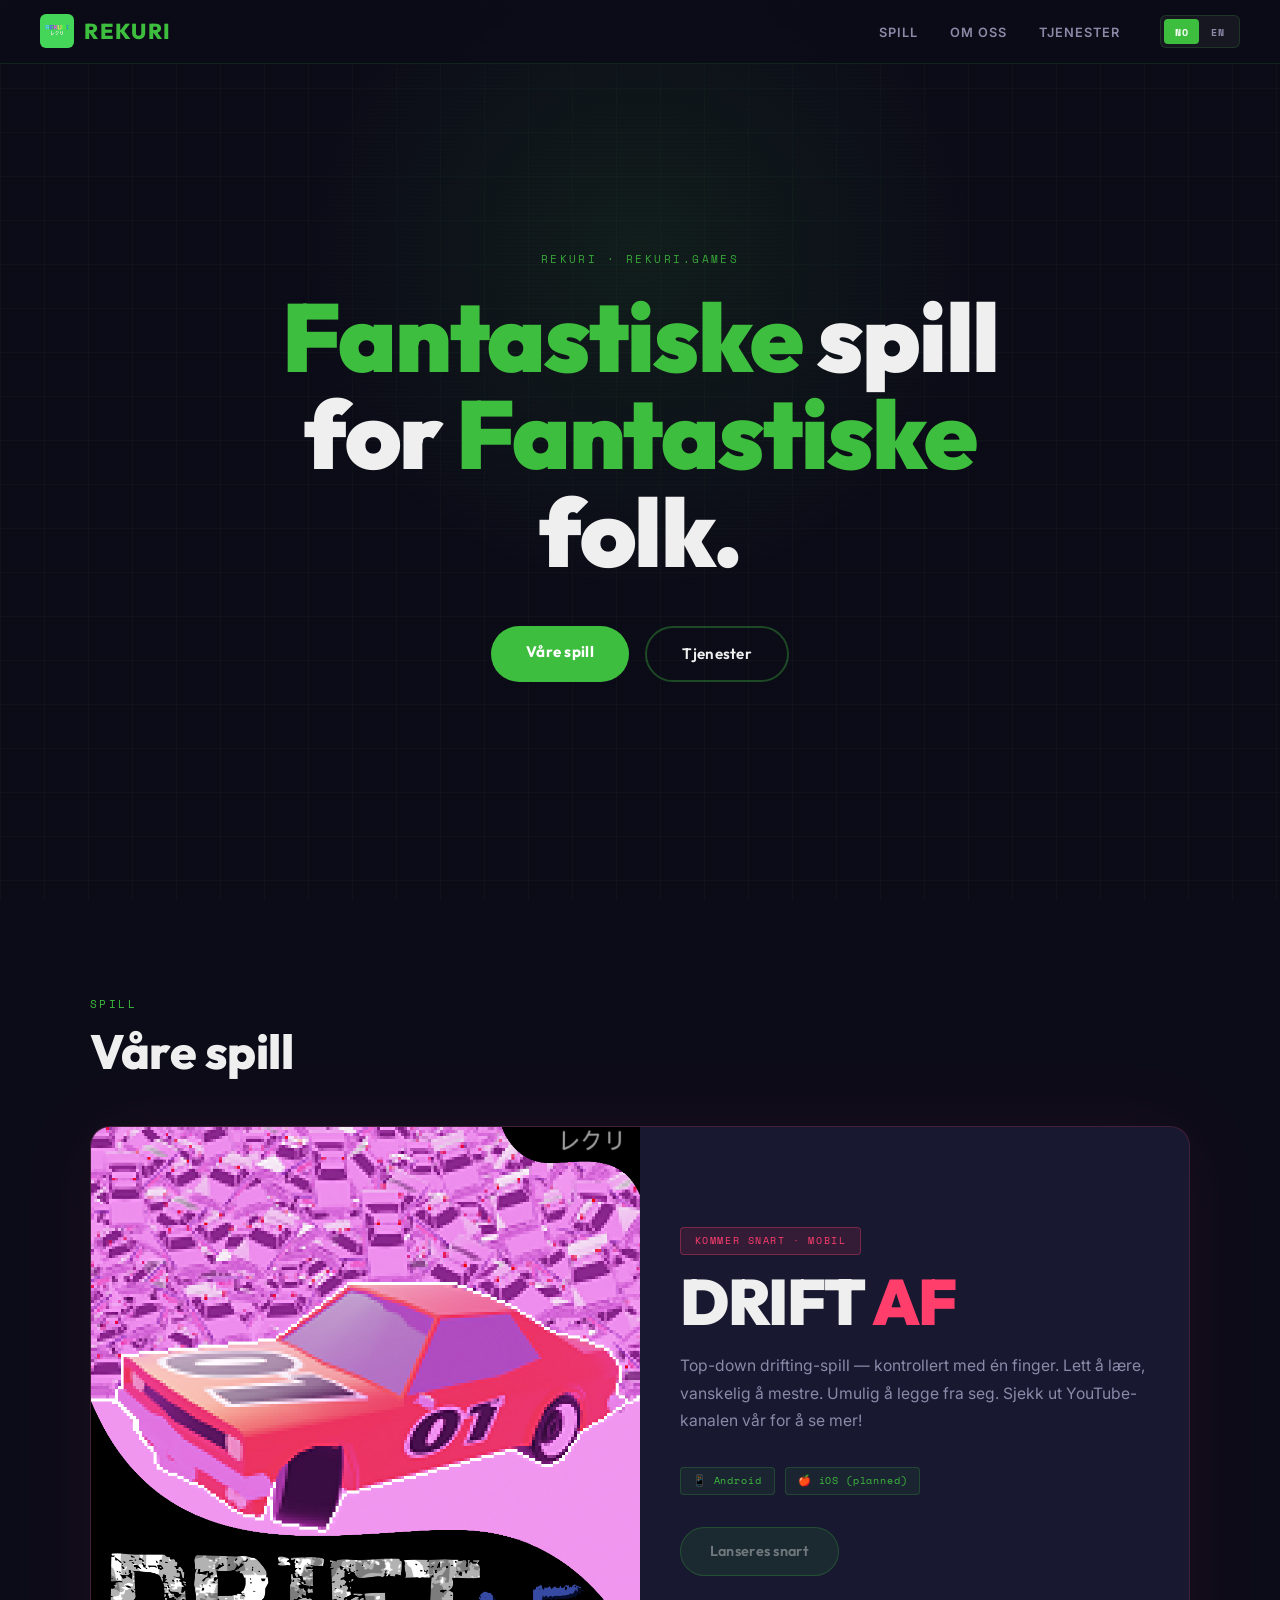
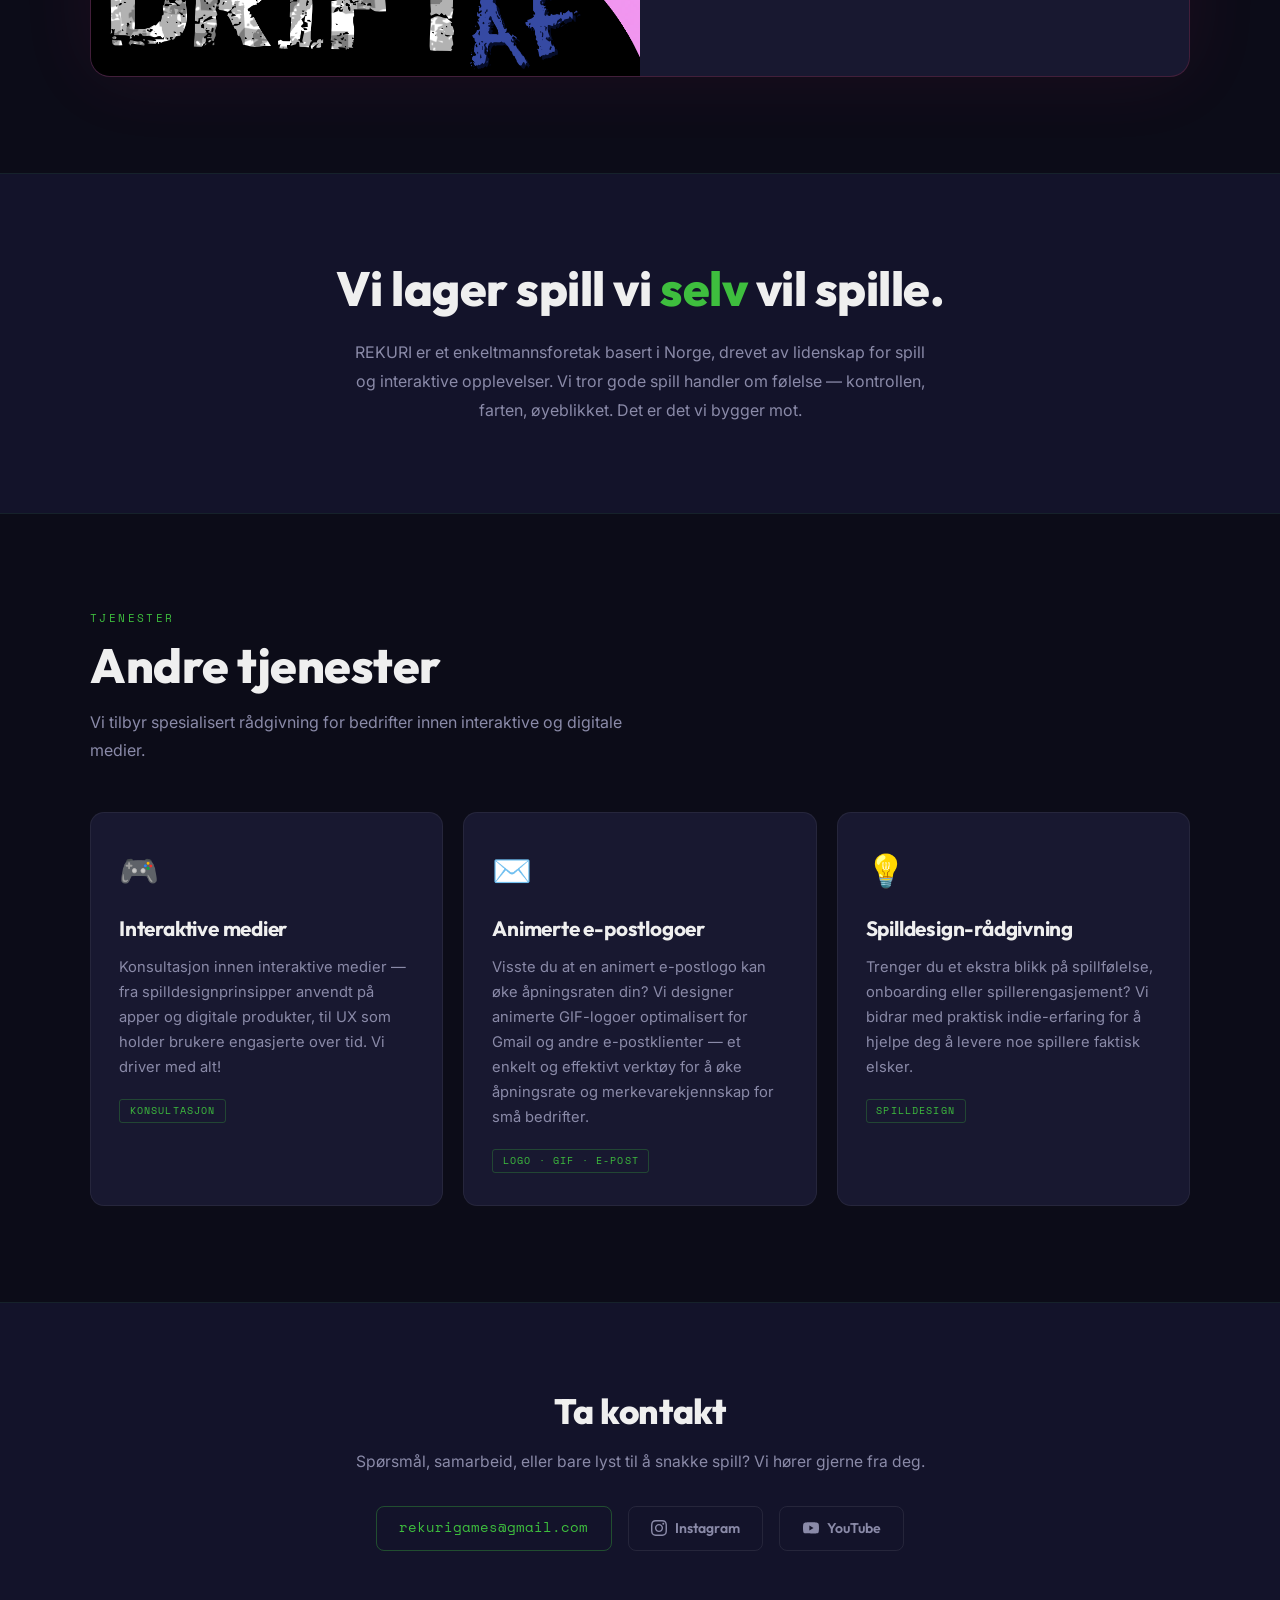
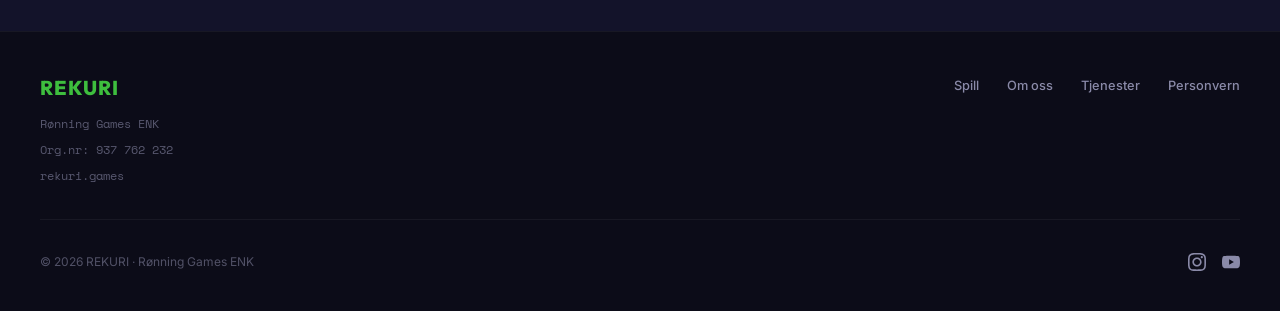
==== index.html @ 4d16b43e "init" ====
<!DOCTYPE html>
<html lang="no">
<head>
  <meta charset="UTF-8" />
  <meta name="viewport" content="width=device-width, initial-scale=1.0" />
  <title>REKURI – Making awesome games for awesome people</title>
  <link rel="preconnect" href="https://fonts.googleapis.com" />
  <link rel="preconnect" href="https://fonts.gstatic.com" crossorigin />
  <link href="https://fonts.googleapis.com/css2?family=Outfit:wght@400;500;600;700;800;900&family=Inter:wght@400;500;600&family=Space+Mono:wght@400;700&display=swap" rel="stylesheet" />
  <link rel="stylesheet" href="css/styles.css">
  <script src="js/main.js" defer></script>
</head>
<body>

<!-- ── NAV ──────────────────────────────────────────────── -->
<nav>
  <div class="nav-logo">
    <img src="assets/rekuri_logo.png">
    <span class="nav-brand">REKURI</span>
  </div>
  <div class="nav-right">
    <ul class="nav-links">
      <li><a href="#games"    data-no="Spill"     data-en="Games">Spill</a></li>
      <li><a href="#about"    data-no="Om oss"    data-en="About">Om oss</a></li>
      <li><a href="#services" data-no="Tjenester" data-en="Services">Tjenester</a></li>
    </ul>
    <div class="lang-toggle" role="group" aria-label="Language">
      <button class="lang-btn active" data-lang="no" onclick="setLang('no')">NO</button>
      <button class="lang-btn"        data-lang="en" onclick="setLang('en')">EN</button>
    </div>
  </div>
</nav>

<!-- ── HERO ─────────────────────────────────────────────── -->
<section class="hero scanlines" id="home">
  <div class="hero-bg-grid"></div>
  <div class="hero-glow"></div>
  <div class="hero-content">
    <span class="hero-eyebrow">REKURI · rekuri.games</span>
    <h1 class="hero-title"
        data-no="<span class='accent'>Fantastiske</span> spill for <span class='accent'>Fantastiske</span> folk."
        data-en="Making <span class='accent'>awesome</span> games for <span class='accent'>awesome</span> people.">
      <span class='accent'>Fantastiske</span> spill for <span class='accent'>Fantastiske</span> folk.
    </h1>
    <p class="hero-sub"
       data-no="Vi er et uavhengig norsk spillstudio. Vi lager spill med fokus på kvalitet og autentisitet."
       data-en="An independent Norwegian game studio. We make games with quality and authenticity.">
    </p>
    <div class="hero-ctas">
      <a href="#games"    class="btn-primary"   data-no="Våre spill"  data-en="Our games">Våre spill</a>
      <a href="#services" class="btn-secondary"  data-no="Tjenester"   data-en="Services">Tjenester</a>
    </div>
  </div>
</section>

<!-- ── GAMES ─────────────────────────────────────────────── -->
<section id="games">
  <div class="container">
    <div class="games-header reveal">
      <span class="section-label" data-no="Spill" data-en="Games">Spill</span>
      <h2 class="section-title"  data-no="Våre spill" data-en="Our games">Våre spill</h2>
    </div>

    <div class="game-card reveal">
      <div class="game-card-visual">
        <img src="assets/drift_af_logo.png">
      </div>
      <div class="game-card-info">
        <span class="game-badge"
              data-no="Kommer snart · Mobil"
              data-en="Coming Soon · Mobile">Kommer snart · Mobil</span>
        <h2 class="game-title">
          <span class="drift">DRIFT</span><span class="af"> AF</span>
        </h2>
        <p class="game-desc"
           data-no="Top-down drifting-spill — kontrollert med én finger. Lett å lære, vanskelig å mestre. Umulig å legge fra seg. <a href='https://www.youtube.com/@REKURIGAMES' target='_blank' rel='noopener'>Sjekk ut YouTube-kanalen vår for å se mer!</a>"
           data-en="A top-down arcade drifter built for one-finger control. Easy to learn, hard to master. Hard to put down. <a href='https://www.youtube.com/@REKURIGAMES' target='_blank' rel='noopener'>Check out our YouTube channel to see more!</a>">
           Top-down drifting-spill — kontrollert med én finger. Lett å lære, vanskelig å mestre. Umulig å legge fra seg. <a href="https://www.youtube.com/@REKURIGAMES" target="_blank" rel="noopener">Sjekk ut YouTube-kanalen vår for å se mer!</a>
        </p>
        <div class="game-platforms">
          <span class="platform-chip">📱 Android</span>
          <span class="platform-chip">🍎 iOS (planned)</span>
        </div>
        <span class="btn-soon"
              data-no="Lanseres snart"
              data-en="Launching soon">Lanseres snart</span>
      </div>
    </div>
  </div>
</section>

<!-- ── ABOUT ──────────────────────────────────────────────── -->
<div class="about-strip reveal" id="about">
  <div class="container">
    <p class="about-tagline"
       data-no="Vi lager spill vi <span class='accent'>selv</span> vil spille."
       data-en="We make games <span class='accent'>we</span> want to play.">
      Vi lager spill vi <span class="accent">selv</span> vil spille.
    </p>
    <p class="about-body"
       data-no="REKURI er et enkeltmannsforetak basert i Norge, drevet av lidenskap for spill og interaktive opplevelser. Vi tror gode spill handler om følelse — kontrollen, farten, øyeblikket. Det er det vi bygger mot."
       data-en="REKURI is a sole proprietorship based in Norway, driven by a passion for games and interactive experiences. We believe great games are about feel — the control, the speed, the moment. That's what we build for.">
      REKURI er et enkeltmannsforetak basert i Norge, drevet av lidenskap for spill og interaktive opplevelser. Vi tror gode spill handler om følelse — kontrollen, farten, øyeblikket. Det er det vi bygger mot.
    </p>
  </div>
</div>

<!-- ── SERVICES ──────────────────────────────────────────── -->
<section id="services">
  <div class="container">
    <div class="reveal">
      <span class="section-label" data-no="Tjenester" data-en="Services">Tjenester</span>
      <h2 class="section-title"  data-no="Andre tjenester" data-en="Other services">Andre tjenester</h2>
      <p class="section-lead"
         data-no="Vi tilbyr spesialisert rådgivning for bedrifter innen interaktive og digitale medier."
         data-en="We offer specialist consulting for businesses working in interactive and digital media.">
        Vi tilbyr spesialisert rådgivning for bedrifter innen interaktive og digitale medier.
      </p>
    </div>
    <div class="services-grid">

      <div class="service-card reveal">
        <span class="service-icon">🎮</span>
        <h3 class="service-name"
            data-no="Interaktive medier"
            data-en="Interactive media">Interaktive medier</h3>
        <p class="service-desc"
           data-no="Konsultasjon innen interaktive medier — fra spilldesignprinsipper anvendt på apper og digitale produkter, til UX som holder brukere engasjerte over tid. Vi driver med alt!"
           data-en="Consulting within interactive media — from game design principles applied to apps and digital products, to UX that keeps users genuinely engaged over time. We do it all!">
          Konsultasjon innen interaktive medier — fra spilldesignprinsipper anvendt på apper og digitale produkter, til UX som holder brukere engasjerte over tid. Vi driver med alt!
        </p>
        <span class="service-tag" data-no="Konsultasjon" data-en="Consulting">Konsultasjon</span>
      </div>

      <div class="service-card reveal">
        <span class="service-icon">✉️</span>
        <h3 class="service-name"
            data-no="Animerte e-postlogoer"
            data-en="Animated email logos">Animerte e-postlogoer</h3>
        <p class="service-desc"
           data-no="Visste du at en animert e-postlogo kan øke åpningsraten din? Vi designer animerte GIF-logoer optimalisert for Gmail og andre e-postklienter — et enkelt og effektivt verktøy for å øke åpningsrate og merkevarekjennskap for små bedrifter."
           data-en="Did you know that an animated email logo can increase your open rate? We design animated GIF logos optimised for Gmail and other mail clients — a straightforward way for small businesses to increase open rates and brand recognition.">
          Visste du at en animert e-postlogo kan øke åpningsraten din? Vi designer animerte GIF-logoer optimalisert for Gmail og andre e-postklienter — et enkelt og effektivt verktøy for å øke åpningsrate og merkevarekjennskap for små bedrifter.
        </p>
        <span class="service-tag">Logo · GIF · E-post</span>
      </div>

      <div class="service-card reveal">
        <span class="service-icon">💡</span>
        <h3 class="service-name"
            data-no="Spilldesign-rådgivning"
            data-en="Game design consulting">Spilldesign-rådgivning</h3>
        <p class="service-desc"
           data-no="Trenger du et ekstra blikk på spillfølelse, onboarding eller spillerengasjement? Vi bidrar med praktisk indie-erfaring for å hjelpe deg å levere noe spillere faktisk elsker."
           data-en="Need a second perspective on game feel, onboarding, or player engagement? We bring hands-on indie experience to help you ship something players actually love.">
          Trenger du et ekstra blikk på spillfølelse, onboarding eller spillerengasjement? Vi bidrar med praktisk indie-erfaring for å hjelpe deg å levere noe spillere faktisk elsker.
        </p>
        <span class="service-tag" data-no="Spilldesign" data-en="Game design">Spilldesign</span>
      </div>

    </div>
  </div>
</section>

<!-- ── CONTACT ────────────────────────────────────────────── -->
<div class="contact-strip reveal">
  <div class="container">
    <h2 data-no="Ta kontakt" data-en="Get in touch">Ta kontakt</h2>
    <p data-no="Spørsmål, samarbeid, eller bare lyst til å snakke spill? Vi hører gjerne fra deg."
       data-en="Questions, collaboration, or just want to talk games? We'd love to hear from you.">
      Spørsmål, samarbeid, eller bare lyst til å snakke spill? Vi hører gjerne fra deg.
    </p>
    <div class="contact-links">
      <a href="mailto:rekurigames@gmail.com" class="contact-email">rekurigames@gmail.com</a>
      <a href="https://www.instagram.com/rekurigames/" target="_blank" rel="noopener" class="social-link">
        <svg viewBox="0 0 24 24" xmlns="http://www.w3.org/2000/svg"><path d="M12 2.163c3.204 0 3.584.012 4.85.07 3.252.148 4.771 1.691 4.919 4.919.058 1.265.069 1.645.069 4.849 0 3.205-.012 3.584-.069 4.849-.149 3.225-1.664 4.771-4.919 4.919-1.266.058-1.644.07-4.85.07-3.204 0-3.584-.012-4.849-.07-3.26-.149-4.771-1.699-4.919-4.92-.058-1.265-.07-1.644-.07-4.849 0-3.204.013-3.583.07-4.849.149-3.227 1.664-4.771 4.919-4.919 1.266-.057 1.645-.069 4.849-.069zm0-2.163c-3.259 0-3.667.014-4.947.072-4.358.2-6.78 2.618-6.98 6.98-.059 1.281-.073 1.689-.073 4.948 0 3.259.014 3.668.072 4.948.2 4.358 2.618 6.78 6.98 6.98 1.281.058 1.689.072 4.948.072 3.259 0 3.668-.014 4.948-.072 4.354-.2 6.782-2.618 6.979-6.98.059-1.28.073-1.689.073-4.948 0-3.259-.014-3.667-.072-4.947-.196-4.354-2.617-6.78-6.979-6.98-1.281-.059-1.69-.073-4.949-.073zm0 5.838c-3.403 0-6.162 2.759-6.162 6.162s2.759 6.163 6.162 6.163 6.162-2.759 6.162-6.163c0-3.403-2.759-6.162-6.162-6.162zm0 10.162c-2.209 0-4-1.79-4-4 0-2.209 1.791-4 4-4s4 1.791 4 4c0 2.21-1.791 4-4 4zm6.406-11.845c-.796 0-1.441.645-1.441 1.44s.645 1.44 1.441 1.44c.795 0 1.439-.645 1.439-1.44s-.644-1.44-1.439-1.44z"/></svg>
        Instagram
      </a>
      <a href="https://www.youtube.com/@REKURIGAMES" target="_blank" rel="noopener" class="social-link">
        <svg viewBox="0 0 24 24" xmlns="http://www.w3.org/2000/svg"><path d="M23.498 6.186a3.016 3.016 0 0 0-2.122-2.136C19.505 3.545 12 3.545 12 3.545s-7.505 0-9.377.505A3.017 3.017 0 0 0 .502 6.186C0 8.07 0 12 0 12s0 3.93.502 5.814a3.016 3.016 0 0 0 2.122 2.136c1.871.505 9.376.505 9.376.505s7.505 0 9.377-.505a3.015 3.015 0 0 0 2.122-2.136C24 15.93 24 12 24 12s0-3.93-.502-5.814zM9.545 15.568V8.432L15.818 12l-6.273 3.568z"/></svg>
        YouTube
      </a>
    </div>
  </div>
</div>

<!-- ── FOOTER ─────────────────────────────────────────────── -->
<footer>
  <div class="footer-top">
    <div class="footer-brand-block">
      <span class="footer-brand">REKURI</span>
      <span class="footer-enk">Rønning Games ENK<br/>Org.nr: 937 762 232<br/>rekuri.games</span>
    </div>
    <ul class="footer-nav">
      <li><a href="#games"    data-no="Spill"          data-en="Games">Spill</a></li>
      <li><a href="#about"    data-no="Om oss"          data-en="About">Om oss</a></li>
      <li><a href="#services" data-no="Tjenester"       data-en="Services">Tjenester</a></li>
      <li><a href="privacy.html" data-no="Personvern"   data-en="Privacy policy">Personvern</a></li>
    </ul>
  </div>
  <div class="footer-bottom">
    <span class="footer-legal" id="copyright-text">© 2025 REKURI · Rønning Games ENK</span>
    <div class="footer-socials">
      <a href="https://www.instagram.com/rekurigames/" target="_blank" rel="noopener" class="footer-social-icon" aria-label="Instagram">
        <svg viewBox="0 0 24 24"><path d="M12 2.163c3.204 0 3.584.012 4.85.07 3.252.148 4.771 1.691 4.919 4.919.058 1.265.069 1.645.069 4.849 0 3.205-.012 3.584-.069 4.849-.149 3.225-1.664 4.771-4.919 4.919-1.266.058-1.644.07-4.85.07-3.204 0-3.584-.012-4.849-.07-3.26-.149-4.771-1.699-4.919-4.92-.058-1.265-.07-1.644-.07-4.849 0-3.204.013-3.583.07-4.849.149-3.227 1.664-4.771 4.919-4.919 1.266-.057 1.645-.069 4.849-.069zm0-2.163c-3.259 0-3.667.014-4.947.072-4.358.2-6.78 2.618-6.98 6.98-.059 1.281-.073 1.689-.073 4.948 0 3.259.014 3.668.072 4.948.2 4.358 2.618 6.78 6.98 6.98 1.281.058 1.689.072 4.948.072 3.259 0 3.668-.014 4.948-.072 4.354-.2 6.782-2.618 6.979-6.98.059-1.28.073-1.689.073-4.948 0-3.259-.014-3.667-.072-4.947-.196-4.354-2.617-6.78-6.979-6.98-1.281-.059-1.69-.073-4.949-.073zm0 5.838c-3.403 0-6.162 2.759-6.162 6.162s2.759 6.163 6.162 6.163 6.162-2.759 6.162-6.163c0-3.403-2.759-6.162-6.162-6.162zm0 10.162c-2.209 0-4-1.79-4-4 0-2.209 1.791-4 4-4s4 1.791 4 4c0 2.21-1.791 4-4 4zm6.406-11.845c-.796 0-1.441.645-1.441 1.44s.645 1.44 1.441 1.44c.795 0 1.439-.645 1.439-1.44s-.644-1.44-1.439-1.44z"/></svg>
      </a>
      <a href="https://www.youtube.com/@REKURIGAMES" target="_blank" rel="noopener" class="footer-social-icon" aria-label="YouTube">
        <svg viewBox="0 0 24 24"><path d="M23.498 6.186a3.016 3.016 0 0 0-2.122-2.136C19.505 3.545 12 3.545 12 3.545s-7.505 0-9.377.505A3.017 3.017 0 0 0 .502 6.186C0 8.07 0 12 0 12s0 3.93.502 5.814a3.016 3.016 0 0 0 2.122 2.136c1.871.505 9.376.505 9.376.505s7.505 0 9.377-.505a3.015 3.015 0 0 0 2.122-2.136C24 15.93 24 12 24 12s0-3.93-.502-5.814zM9.545 15.568V8.432L15.818 12l-6.273 3.568z"/></svg>
      </a>
    </div>
  </div>
</footer>

</body>
</html>
---- css/styles.css ----
/* ── RESET & BASE ─────────────────────────────────── */
*, *::before, *::after { box-sizing: border-box; margin: 0; padding: 0; }
:root {
  --green:      #3EBE3E;
  --green-dark: #2a9e2a;
  --night:      #0c0c18;
  --navy:       #13132a;
  --card:       #181830;
  --pink:       #FF3E6C;
  --off-white:  #efefef;
  --muted:      #8a8aa8;
  --font-display: 'Outfit', sans-serif;
  --font-body:    'Inter', sans-serif;
  --font-mono:    'Space Mono', monospace;
}
html { scroll-behavior: smooth; }
body {
  background: var(--night);
  color: var(--off-white);
  font-family: var(--font-body);
  font-size: 1rem;
  line-height: 1.6;
  overflow-x: hidden;
}
a { color: inherit; text-decoration: none; }

    /* ── SCANLINES ────────────────────────────────────── */
    .scanlines::after {
      content: '';
      position: absolute;
      inset: 0;
      background: repeating-linear-gradient(
        to bottom,
        transparent 0px, transparent 3px,
        rgba(0,0,0,0.07) 3px, rgba(0,0,0,0.07) 4px
      );
      pointer-events: none;
      z-index: 1;
    }

    /* ── NAV ──────────────────────────────────────────── */
    nav {
      position: fixed;
      top: 0; left: 0; right: 0;
      z-index: 100;
      display: flex;
      align-items: center;
      justify-content: space-between;
      padding: 0 2.5rem;
      height: 64px;
      background: rgba(12,12,24,0.94);
      backdrop-filter: blur(14px);
      border-bottom: 1px solid rgba(62,190,62,0.13);
    }
    .nav-logo {
      display: flex;
      align-items: center;
      gap: 0.65rem;
    }
    .nav-logo img {
      height: 34px;
      width: 34px;
      object-fit: contain;
      border-radius: 6px;
    }
    .nav-brand {
      font-family: var(--font-display);
      font-size: 1.35rem;
      font-weight: 800;
      color: var(--green);
      letter-spacing: 0.06em;
    }
    .nav-right {
      display: flex;
      align-items: center;
      gap: 2.5rem;
    }
    .nav-links {
      display: flex;
      gap: 2rem;
      list-style: none;
    }
    .nav-links a {
      font-size: 0.8rem;
      font-weight: 600;
      color: var(--muted);
      transition: color 0.2s;
      letter-spacing: 0.08em;
      text-transform: uppercase;
    }
    .nav-links a:hover { color: var(--off-white); }

    /* ── LANGUAGE TOGGLE ──────────────────────────────── */
    .lang-toggle {
      display: flex;
      align-items: center;
      background: rgba(255,255,255,0.05);
      border: 1px solid rgba(62,190,62,0.18);
      border-radius: 6px;
      padding: 0.2rem;
      gap: 0.1rem;
      flex-shrink: 0;
    }
    .lang-btn {
      font-family: var(--font-mono);
      font-size: 0.65rem;
      font-weight: 700;
      letter-spacing: 0.1em;
      padding: 0.3rem 0.65rem;
      border-radius: 4px;
      border: none;
      cursor: pointer;
      background: transparent;
      color: var(--muted);
      transition: background 0.15s, color 0.15s;
    }
    .lang-btn.active { background: var(--green); color: #fff; }
    .lang-btn:hover:not(.active) { color: var(--off-white); }

    /* ── HERO ─────────────────────────────────────────── */
    .hero {
      position: relative;
      min-height: 100vh;
      display: flex;
      flex-direction: column;
      align-items: center;
      justify-content: center;
      text-align: center;
      padding: 7rem 2rem 5rem;
      overflow: hidden;
      background: var(--night);
    }
    .hero-bg-grid {
      position: absolute;
      inset: 0;
      background-image:
        linear-gradient(rgba(62,190,62,0.035) 1px, transparent 1px),
        linear-gradient(90deg, rgba(62,190,62,0.035) 1px, transparent 1px);
      background-size: 44px 44px;
      z-index: 0;
    }
    .hero-glow {
      position: absolute;
      top: 28%;
      left: 50%;
      transform: translate(-50%, -50%);
      width: 700px;
      height: 700px;
      background: radial-gradient(ellipse at center, rgba(62,190,62,0.1) 0%, transparent 68%);
      pointer-events: none;
      z-index: 0;
    }
    .hero-content {
      position: relative;
      z-index: 2;
      max-width: 820px;
    }
    .hero-eyebrow {
      font-family: var(--font-mono);
      font-size: 0.7rem;
      color: var(--green);
      letter-spacing: 0.22em;
      text-transform: uppercase;
      margin-bottom: 1.2rem;
      opacity: 0.85;
      display: block;
    }
    .hero-title {
      font-family: var(--font-display);
      font-weight: 900;
      font-size: clamp(3rem, 8vw, 6rem);
      line-height: 1.02;
      color: var(--off-white);
      margin-bottom: 1.4rem;
      letter-spacing: -0.02em;
    }
    .hero-title .accent { color: var(--green); }
    .hero-sub {
      font-size: 1.1rem;
      font-weight: 400;
      color: var(--muted);
      max-width: 480px;
      margin: 0 auto 2.8rem;
      line-height: 1.75;
    }
    .hero-ctas {
      display: flex;
      gap: 1rem;
      justify-content: center;
      flex-wrap: wrap;
    }
    .btn-primary {
      background: var(--green);
      color: #fff;
      font-family: var(--font-display);
      font-weight: 700;
      font-size: 0.95rem;
      letter-spacing: 0.02em;
      padding: 0.85rem 2.2rem;
      border-radius: 50px;
      transition: background 0.2s, transform 0.15s;
      display: inline-block;
    }
    .btn-primary:hover { background: var(--green-dark); transform: translateY(-2px); }
    .btn-secondary {
      border: 2px solid rgba(62,190,62,0.35);
      color: var(--off-white);
      font-family: var(--font-display);
      font-weight: 600;
      font-size: 0.95rem;
      letter-spacing: 0.02em;
      padding: 0.85rem 2.2rem;
      border-radius: 50px;
      transition: border-color 0.2s, color 0.2s, transform 0.15s;
      display: inline-block;
    }
    .btn-secondary:hover { border-color: var(--green); color: var(--green); transform: translateY(-2px); }

    /* ── SECTION BASE ─────────────────────────────────── */
    section { padding: 6rem 2rem; }
    .container { max-width: 1100px; margin: 0 auto; }
    .section-label {
      font-family: var(--font-mono);
      font-size: 0.68rem;
      color: var(--green);
      letter-spacing: 0.22em;
      text-transform: uppercase;
      margin-bottom: 0.8rem;
      display: block;
    }
    .section-title {
      font-family: var(--font-display);
      font-weight: 800;
      font-size: clamp(2rem, 5vw, 3rem);
      color: var(--off-white);
      margin-bottom: 1rem;
      line-height: 1.08;
      letter-spacing: -0.01em;
    }
    .section-lead {
      font-size: 1rem;
      color: var(--muted);
      max-width: 540px;
      line-height: 1.75;
    }

    /* ── GAMES SECTION ────────────────────────────────── */
    #games { background: var(--night); }
    .games-header { margin-bottom: 3rem; }
    .game-card {
      display: grid;
      grid-template-columns: 1fr 1fr;
      background: var(--card);
      border-radius: 20px;
      overflow: hidden;
      border: 1px solid rgba(255,62,108,0.18);
      box-shadow: 0 0 80px rgba(255,62,108,0.07);
    }
    .game-card-visual {
      background: #14080e;
      display: flex;
      align-items: center;
      justify-content: center;
      min-height: 440px;
      overflow: hidden;
    }
    .game-card-visual img {
      width: 100%;
      height: 100%;
      object-fit: cover;
      display: block;
    }
    .game-card-info {
      padding: 3rem 2.5rem;
      display: flex;
      flex-direction: column;
      justify-content: center;
    }
    .game-badge {
      display: inline-block;
      background: rgba(255,62,108,0.12);
      border: 1px solid rgba(255,62,108,0.35);
      color: var(--pink);
      font-family: var(--font-mono);
      font-size: 0.62rem;
      letter-spacing: 0.16em;
      padding: 0.3rem 0.85rem;
      border-radius: 4px;
      margin-bottom: 1.1rem;
      width: fit-content;
      text-transform: uppercase;
    }
    .game-title {
      font-family: var(--font-display);
      font-weight: 900;
      font-size: clamp(2.8rem, 5vw, 4.2rem);
      line-height: 0.95;
      margin-bottom: 1.2rem;
      letter-spacing: -0.02em;
    }
    .game-title .drift { color: var(--off-white); }
    .game-title .af    { color: var(--pink); }
    .game-desc {
      color: var(--muted);
      font-size: 0.98rem;
      line-height: 1.75;
      margin-bottom: 2rem;
    }
    .game-platforms {
      display: flex;
      gap: 0.65rem;
      margin-bottom: 2rem;
      flex-wrap: wrap;
    }
    .platform-chip {
      font-family: var(--font-mono);
      font-size: 0.65rem;
      padding: 0.3rem 0.75rem;
      border-radius: 4px;
      background: rgba(62,190,62,0.08);
      border: 1px solid rgba(62,190,62,0.22);
      color: var(--green);
      letter-spacing: 0.08em;
    }
    .btn-soon {
      display: inline-block;
      width: fit-content;
      background: rgba(62,190,62,0.1);
      border: 1px solid rgba(62,190,62,0.25);
      color: rgba(239,239,239,0.4);
      font-family: var(--font-display);
      font-weight: 600;
      font-size: 0.9rem;
      padding: 0.75rem 1.8rem;
      border-radius: 50px;
      cursor: default;
      letter-spacing: 0.02em;
    }

    /* ── ABOUT STRIP ──────────────────────────────────── */
    .about-strip {
      background: var(--navy);
      border-top: 1px solid rgba(62,190,62,0.09);
      border-bottom: 1px solid rgba(62,190,62,0.09);
      padding: 5.5rem 2rem;
      text-align: center;
    }
    .about-tagline {
      font-family: var(--font-display);
      font-weight: 800;
      font-size: clamp(1.9rem, 4.5vw, 3rem);
      color: var(--off-white);
      margin-bottom: 1.4rem;
      line-height: 1.12;
      letter-spacing: -0.01em;
    }
    .about-tagline .accent { color: var(--green); }
    .about-body {
      color: var(--muted);
      font-size: 1rem;
      max-width: 580px;
      margin: 0 auto;
      line-height: 1.8;
    }

    /* ── SERVICES ─────────────────────────────────────── */
    #services { background: var(--night); }
    .services-grid {
      display: grid;
      grid-template-columns: repeat(auto-fit, minmax(280px, 1fr));
      gap: 1.25rem;
      margin-top: 3rem;
    }
    .service-card {
      background: var(--card);
      border: 1px solid rgba(255,255,255,0.06);
      border-radius: 14px;
      padding: 2rem 1.75rem;
      transition: border-color 0.2s, transform 0.2s;
    }
    .service-card:hover { border-color: rgba(62,190,62,0.35); transform: translateY(-4px); }
    .service-icon { font-size: 2rem; margin-bottom: 1rem; display: block; }
    .service-name {
      font-family: var(--font-display);
      font-weight: 700;
      font-size: 1.3rem;
      color: var(--off-white);
      margin-bottom: 0.6rem;
      letter-spacing: -0.01em;
    }
    .service-desc {
      color: var(--muted);
      font-size: 0.92rem;
      line-height: 1.7;
    }
    .service-tag {
      display: inline-block;
      margin-top: 1.2rem;
      font-family: var(--font-mono);
      font-size: 0.6rem;
      color: var(--green);
      letter-spacing: 0.12em;
      text-transform: uppercase;
      border: 1px solid rgba(62,190,62,0.28);
      padding: 0.2rem 0.6rem;
      border-radius: 3px;
    }

    /* ── CONTACT STRIP ────────────────────────────────── */
    .contact-strip {
      background: var(--navy);
      border-top: 1px solid rgba(62,190,62,0.09);
      padding: 5rem 2rem;
      text-align: center;
    }
    .contact-strip h2 {
      font-family: var(--font-display);
      font-weight: 800;
      font-size: 2.2rem;
      margin-bottom: 0.6rem;
      letter-spacing: -0.01em;
    }
    .contact-strip p { color: var(--muted); margin-bottom: 2rem; font-size: 0.98rem; }
    .contact-links {
      display: flex;
      align-items: center;
      justify-content: center;
      gap: 1rem;
      flex-wrap: wrap;
    }
    .contact-email {
      display: inline-block;
      font-family: var(--font-mono);
      font-size: 0.85rem;
      color: var(--green);
      border: 1.5px solid rgba(62,190,62,0.35);
      padding: 0.65rem 1.4rem;
      border-radius: 8px;
      transition: background 0.2s, border-color 0.2s;
    }
    .contact-email:hover { background: rgba(62,190,62,0.08); border-color: var(--green); }
    .social-link {
      display: inline-flex;
      align-items: center;
      gap: 0.5rem;
      font-family: var(--font-display);
      font-weight: 600;
      font-size: 0.88rem;
      color: var(--muted);
      border: 1.5px solid rgba(255,255,255,0.08);
      padding: 0.65rem 1.4rem;
      border-radius: 8px;
      transition: color 0.2s, border-color 0.2s, background 0.2s;
    }
    .social-link:hover { color: var(--off-white); border-color: rgba(255,255,255,0.2); background: rgba(255,255,255,0.04); }
    .social-link svg { width: 16px; height: 16px; fill: currentColor; flex-shrink: 0; }

    /* ── FOOTER ───────────────────────────────────────── */
    footer {
      background: var(--night);
      border-top: 1px solid rgba(255,255,255,0.05);
      padding: 2.5rem 2.5rem;
    }
    .footer-top {
      display: flex;
      align-items: flex-start;
      justify-content: space-between;
      flex-wrap: wrap;
      gap: 2rem;
      margin-bottom: 2rem;
      padding-bottom: 2rem;
      border-bottom: 1px solid rgba(255,255,255,0.05);
    }
    .footer-brand {
      font-family: var(--font-display);
      font-size: 1.25rem;
      font-weight: 800;
      color: var(--green);
      letter-spacing: 0.06em;
      display: block;
      margin-bottom: 0.4rem;
    }
    .footer-enk {
      font-size: 0.75rem;
      color: rgba(138,138,168,0.6);
      line-height: 1.6;
      font-family: var(--font-mono);
    }
    .footer-nav { display: flex; gap: 1.75rem; list-style: none; flex-wrap: wrap; align-items: center; }
    .footer-nav a { font-size: 0.8rem; color: var(--muted); transition: color 0.2s; font-weight: 500; }
    .footer-nav a:hover { color: var(--green); }
    .footer-bottom {
      display: flex;
      align-items: center;
      justify-content: space-between;
      flex-wrap: wrap;
      gap: 1rem;
    }
    .footer-legal { font-size: 0.75rem; color: rgba(138,138,168,0.55); }
    .footer-socials { display: flex; gap: 1rem; }
    .footer-social-icon {
      color: var(--muted);
      transition: color 0.2s;
      display: flex;
      align-items: center;
    }
    .footer-social-icon:hover { color: var(--off-white); }
    .footer-social-icon svg { width: 18px; height: 18px; fill: currentColor; }

    /* ── SCROLL REVEAL ────────────────────────────────── */
    .reveal {
      opacity: 0;
      transform: translateY(20px);
      transition: opacity 0.55s ease, transform 0.55s ease;
    }
    .reveal.visible { opacity: 1; transform: none; }

    /* ── RESPONSIVE ───────────────────────────────────── */
    @media (max-width: 768px) {
      .game-card { grid-template-columns: 1fr; }
      .game-card-visual { min-height: 260px; }
      .nav-links { display: none; }
      .footer-top { flex-direction: column; }
      .footer-bottom { flex-direction: column; align-items: flex-start; gap: 0.75rem; }
    }
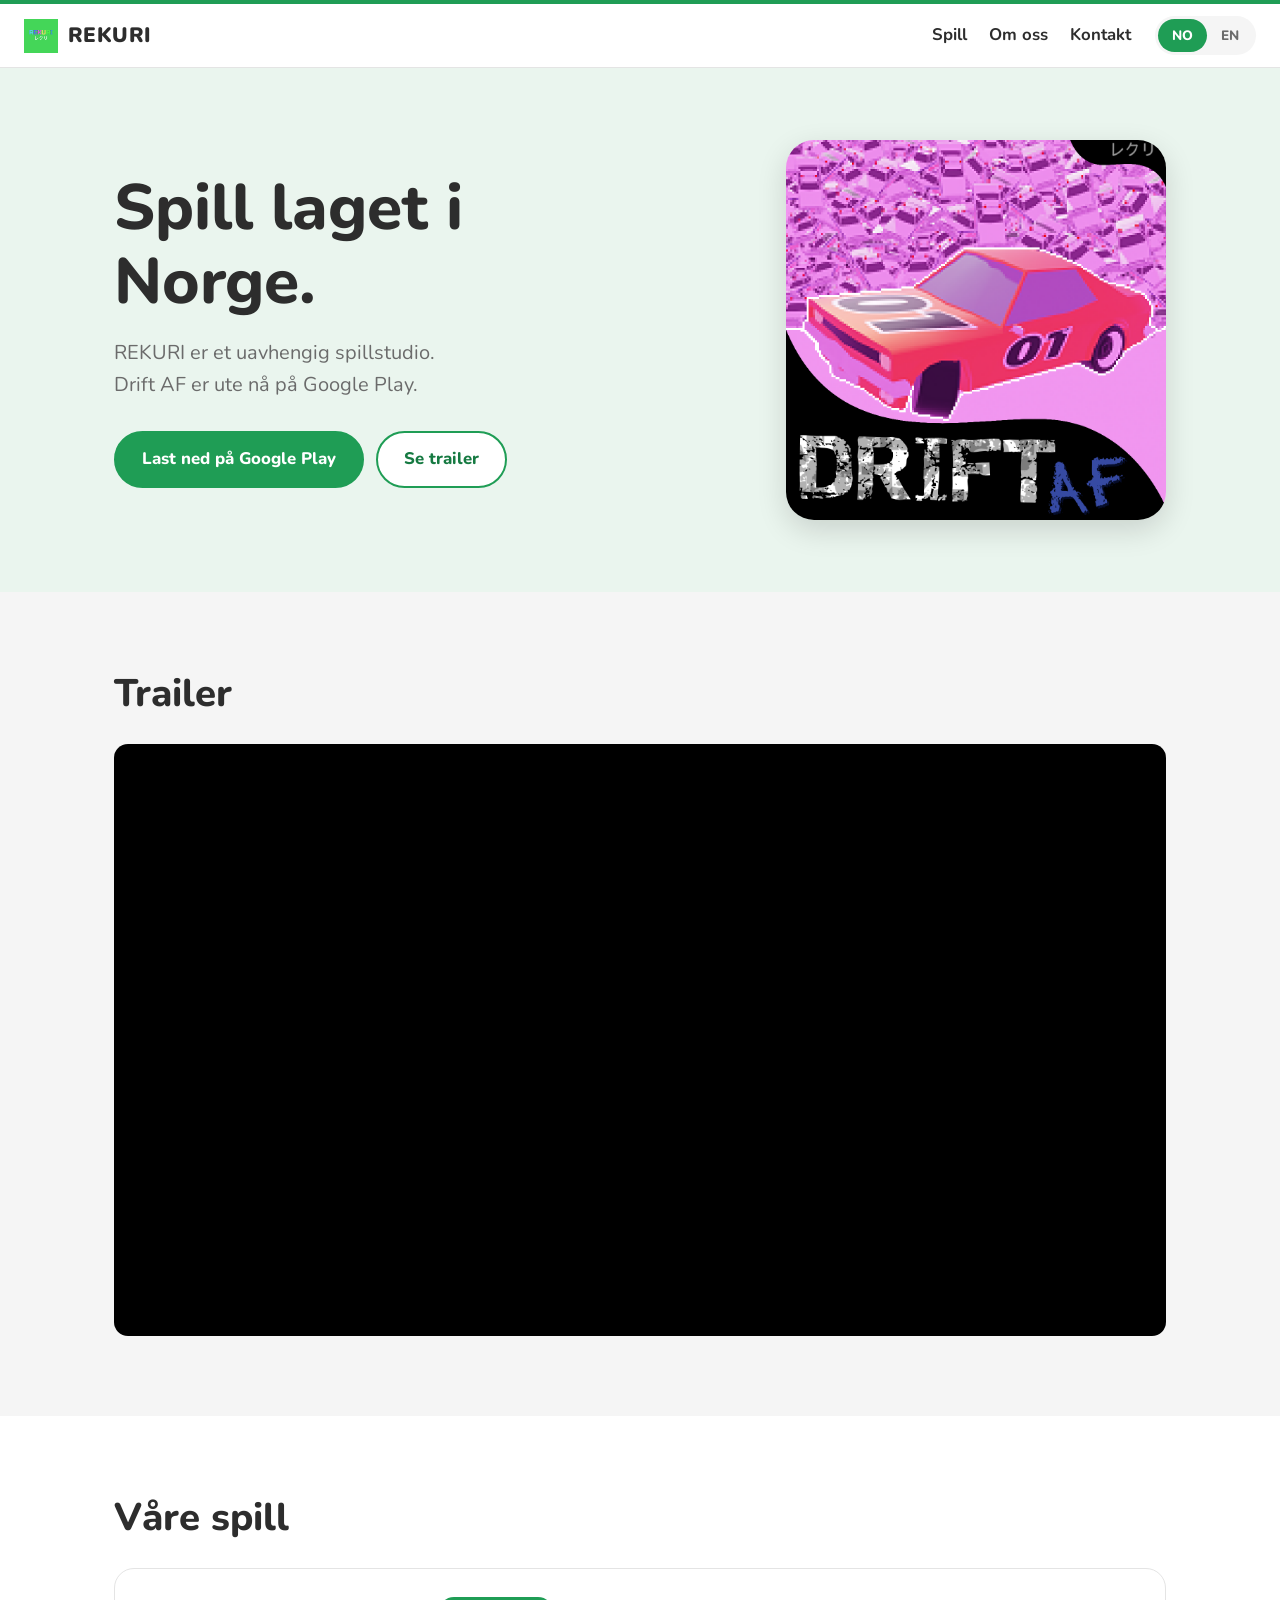
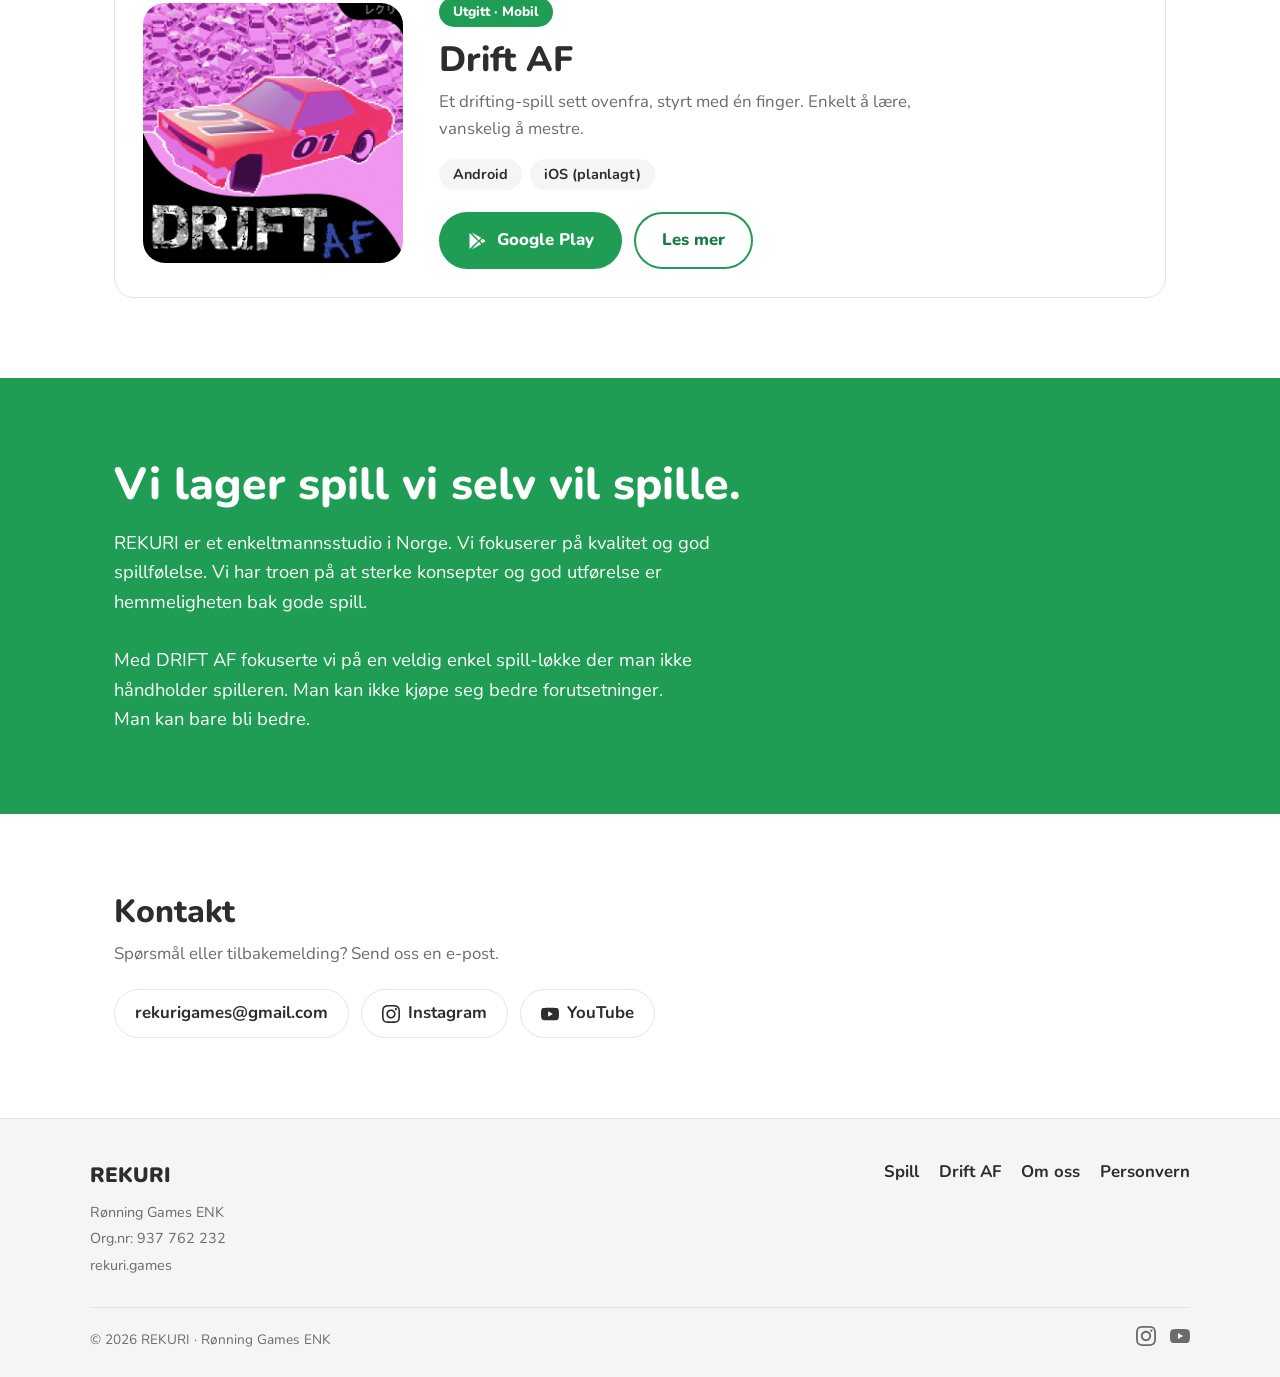
==== commit 3c212c3f: "Rework index.html and add drift.html, style and js" ====
--- a/index.html
+++ b/index.html
@@ -1,215 +1,163 @@
-<!DOCTYPE html>
-<html lang="no">
-<head>
-  <meta charset="UTF-8" />
-  <meta name="viewport" content="width=device-width, initial-scale=1.0" />
-  <title>REKURI – Making awesome games for awesome people</title>
-  <link rel="preconnect" href="https://fonts.googleapis.com" />
-  <link rel="preconnect" href="https://fonts.gstatic.com" crossorigin />
-  <link href="https://fonts.googleapis.com/css2?family=Outfit:wght@400;500;600;700;800;900&family=Inter:wght@400;500;600&family=Space+Mono:wght@400;700&display=swap" rel="stylesheet" />
-  <link rel="stylesheet" href="css/styles.css">
-  <script src="js/main.js" defer></script>
-</head>
-<body>
-
-<!-- ── NAV ──────────────────────────────────────────────── -->
-<nav>
-  <div class="nav-logo">
-    <img src="assets/rekuri_logo.png">
-    <span class="nav-brand">REKURI</span>
-  </div>
-  <div class="nav-right">
-    <ul class="nav-links">
-      <li><a href="#games"    data-no="Spill"     data-en="Games">Spill</a></li>
-      <li><a href="#about"    data-no="Om oss"    data-en="About">Om oss</a></li>
-      <li><a href="#services" data-no="Tjenester" data-en="Services">Tjenester</a></li>
-    </ul>
-    <div class="lang-toggle" role="group" aria-label="Language">
-      <button class="lang-btn active" data-lang="no" onclick="setLang('no')">NO</button>
-      <button class="lang-btn"        data-lang="en" onclick="setLang('en')">EN</button>
-    </div>
-  </div>
-</nav>
-
-<!-- ── HERO ─────────────────────────────────────────────── -->
-<section class="hero scanlines" id="home">
-  <div class="hero-bg-grid"></div>
-  <div class="hero-glow"></div>
-  <div class="hero-content">
-    <span class="hero-eyebrow">REKURI · rekuri.games</span>
-    <h1 class="hero-title"
-        data-no="<span class='accent'>Fantastiske</span> spill for <span class='accent'>Fantastiske</span> folk."
-        data-en="Making <span class='accent'>awesome</span> games for <span class='accent'>awesome</span> people.">
-      <span class='accent'>Fantastiske</span> spill for <span class='accent'>Fantastiske</span> folk.
-    </h1>
-    <p class="hero-sub"
-       data-no="Vi er et uavhengig norsk spillstudio. Vi lager spill med fokus på kvalitet og autentisitet."
-       data-en="An independent Norwegian game studio. We make games with quality and authenticity.">
-    </p>
-    <div class="hero-ctas">
-      <a href="#games"    class="btn-primary"   data-no="Våre spill"  data-en="Our games">Våre spill</a>
-      <a href="#services" class="btn-secondary"  data-no="Tjenester"   data-en="Services">Tjenester</a>
-    </div>
-  </div>
-</section>
-
-<!-- ── GAMES ─────────────────────────────────────────────── -->
-<section id="games">
-  <div class="container">
-    <div class="games-header reveal">
-      <span class="section-label" data-no="Spill" data-en="Games">Spill</span>
-      <h2 class="section-title"  data-no="Våre spill" data-en="Our games">Våre spill</h2>
-    </div>
-
-    <div class="game-card reveal">
-      <div class="game-card-visual">
-        <img src="assets/drift_af_logo.png">
-      </div>
-      <div class="game-card-info">
-        <span class="game-badge"
-              data-no="Kommer snart · Mobil"
-              data-en="Coming Soon · Mobile">Kommer snart · Mobil</span>
-        <h2 class="game-title">
-          <span class="drift">DRIFT</span><span class="af"> AF</span>
-        </h2>
-        <p class="game-desc"
-           data-no="Top-down drifting-spill — kontrollert med én finger. Lett å lære, vanskelig å mestre. Umulig å legge fra seg. <a href='https://www.youtube.com/@REKURIGAMES' target='_blank' rel='noopener'>Sjekk ut YouTube-kanalen vår for å se mer!</a>"
-           data-en="A top-down arcade drifter built for one-finger control. Easy to learn, hard to master. Hard to put down. <a href='https://www.youtube.com/@REKURIGAMES' target='_blank' rel='noopener'>Check out our YouTube channel to see more!</a>">
-           Top-down drifting-spill — kontrollert med én finger. Lett å lære, vanskelig å mestre. Umulig å legge fra seg. <a href="https://www.youtube.com/@REKURIGAMES" target="_blank" rel="noopener">Sjekk ut YouTube-kanalen vår for å se mer!</a>
-        </p>
-        <div class="game-platforms">
-          <span class="platform-chip">📱 Android</span>
-          <span class="platform-chip">🍎 iOS (planned)</span>
-        </div>
-        <span class="btn-soon"
-              data-no="Lanseres snart"
-              data-en="Launching soon">Lanseres snart</span>
-      </div>
-    </div>
-  </div>
-</section>
-
-<!-- ── ABOUT ──────────────────────────────────────────────── -->
-<div class="about-strip reveal" id="about">
-  <div class="container">
-    <p class="about-tagline"
-       data-no="Vi lager spill vi <span class='accent'>selv</span> vil spille."
-       data-en="We make games <span class='accent'>we</span> want to play.">
-      Vi lager spill vi <span class="accent">selv</span> vil spille.
-    </p>
-    <p class="about-body"
-       data-no="REKURI er et enkeltmannsforetak basert i Norge, drevet av lidenskap for spill og interaktive opplevelser. Vi tror gode spill handler om følelse — kontrollen, farten, øyeblikket. Det er det vi bygger mot."
-       data-en="REKURI is a sole proprietorship based in Norway, driven by a passion for games and interactive experiences. We believe great games are about feel — the control, the speed, the moment. That's what we build for.">
-      REKURI er et enkeltmannsforetak basert i Norge, drevet av lidenskap for spill og interaktive opplevelser. Vi tror gode spill handler om følelse — kontrollen, farten, øyeblikket. Det er det vi bygger mot.
-    </p>
-  </div>
-</div>
-
-<!-- ── SERVICES ──────────────────────────────────────────── -->
-<section id="services">
-  <div class="container">
-    <div class="reveal">
-      <span class="section-label" data-no="Tjenester" data-en="Services">Tjenester</span>
-      <h2 class="section-title"  data-no="Andre tjenester" data-en="Other services">Andre tjenester</h2>
-      <p class="section-lead"
-         data-no="Vi tilbyr spesialisert rådgivning for bedrifter innen interaktive og digitale medier."
-         data-en="We offer specialist consulting for businesses working in interactive and digital media.">
-        Vi tilbyr spesialisert rådgivning for bedrifter innen interaktive og digitale medier.
-      </p>
-    </div>
-    <div class="services-grid">
-
-      <div class="service-card reveal">
-        <span class="service-icon">🎮</span>
-        <h3 class="service-name"
-            data-no="Interaktive medier"
-            data-en="Interactive media">Interaktive medier</h3>
-        <p class="service-desc"
-           data-no="Konsultasjon innen interaktive medier — fra spilldesignprinsipper anvendt på apper og digitale produkter, til UX som holder brukere engasjerte over tid. Vi driver med alt!"
-           data-en="Consulting within interactive media — from game design principles applied to apps and digital products, to UX that keeps users genuinely engaged over time. We do it all!">
-          Konsultasjon innen interaktive medier — fra spilldesignprinsipper anvendt på apper og digitale produkter, til UX som holder brukere engasjerte over tid. Vi driver med alt!
-        </p>
-        <span class="service-tag" data-no="Konsultasjon" data-en="Consulting">Konsultasjon</span>
-      </div>
-
-      <div class="service-card reveal">
-        <span class="service-icon">✉️</span>
-        <h3 class="service-name"
-            data-no="Animerte e-postlogoer"
-            data-en="Animated email logos">Animerte e-postlogoer</h3>
-        <p class="service-desc"
-           data-no="Visste du at en animert e-postlogo kan øke åpningsraten din? Vi designer animerte GIF-logoer optimalisert for Gmail og andre e-postklienter — et enkelt og effektivt verktøy for å øke åpningsrate og merkevarekjennskap for små bedrifter."
-           data-en="Did you know that an animated email logo can increase your open rate? We design animated GIF logos optimised for Gmail and other mail clients — a straightforward way for small businesses to increase open rates and brand recognition.">
-          Visste du at en animert e-postlogo kan øke åpningsraten din? Vi designer animerte GIF-logoer optimalisert for Gmail og andre e-postklienter — et enkelt og effektivt verktøy for å øke åpningsrate og merkevarekjennskap for små bedrifter.
-        </p>
-        <span class="service-tag">Logo · GIF · E-post</span>
-      </div>
-
-      <div class="service-card reveal">
-        <span class="service-icon">💡</span>
-        <h3 class="service-name"
-            data-no="Spilldesign-rådgivning"
-            data-en="Game design consulting">Spilldesign-rådgivning</h3>
-        <p class="service-desc"
-           data-no="Trenger du et ekstra blikk på spillfølelse, onboarding eller spillerengasjement? Vi bidrar med praktisk indie-erfaring for å hjelpe deg å levere noe spillere faktisk elsker."
-           data-en="Need a second perspective on game feel, onboarding, or player engagement? We bring hands-on indie experience to help you ship something players actually love.">
-          Trenger du et ekstra blikk på spillfølelse, onboarding eller spillerengasjement? Vi bidrar med praktisk indie-erfaring for å hjelpe deg å levere noe spillere faktisk elsker.
-        </p>
-        <span class="service-tag" data-no="Spilldesign" data-en="Game design">Spilldesign</span>
-      </div>
-
-    </div>
-  </div>
-</section>
-
-<!-- ── CONTACT ────────────────────────────────────────────── -->
-<div class="contact-strip reveal">
-  <div class="container">
-    <h2 data-no="Ta kontakt" data-en="Get in touch">Ta kontakt</h2>
-    <p data-no="Spørsmål, samarbeid, eller bare lyst til å snakke spill? Vi hører gjerne fra deg."
-       data-en="Questions, collaboration, or just want to talk games? We'd love to hear from you.">
-      Spørsmål, samarbeid, eller bare lyst til å snakke spill? Vi hører gjerne fra deg.
-    </p>
-    <div class="contact-links">
-      <a href="mailto:rekurigames@gmail.com" class="contact-email">rekurigames@gmail.com</a>
-      <a href="https://www.instagram.com/rekurigames/" target="_blank" rel="noopener" class="social-link">
-        <svg viewBox="0 0 24 24" xmlns="http://www.w3.org/2000/svg"><path d="M12 2.163c3.204 0 3.584.012 4.85.07 3.252.148 4.771 1.691 4.919 4.919.058 1.265.069 1.645.069 4.849 0 3.205-.012 3.584-.069 4.849-.149 3.225-1.664 4.771-4.919 4.919-1.266.058-1.644.07-4.85.07-3.204 0-3.584-.012-4.849-.07-3.26-.149-4.771-1.699-4.919-4.92-.058-1.265-.07-1.644-.07-4.849 0-3.204.013-3.583.07-4.849.149-3.227 1.664-4.771 4.919-4.919 1.266-.057 1.645-.069 4.849-.069zm0-2.163c-3.259 0-3.667.014-4.947.072-4.358.2-6.78 2.618-6.98 6.98-.059 1.281-.073 1.689-.073 4.948 0 3.259.014 3.668.072 4.948.2 4.358 2.618 6.78 6.98 6.98 1.281.058 1.689.072 4.948.072 3.259 0 3.668-.014 4.948-.072 4.354-.2 6.782-2.618 6.979-6.98.059-1.28.073-1.689.073-4.948 0-3.259-.014-3.667-.072-4.947-.196-4.354-2.617-6.78-6.979-6.98-1.281-.059-1.69-.073-4.949-.073zm0 5.838c-3.403 0-6.162 2.759-6.162 6.162s2.759 6.163 6.162 6.163 6.162-2.759 6.162-6.163c0-3.403-2.759-6.162-6.162-6.162zm0 10.162c-2.209 0-4-1.79-4-4 0-2.209 1.791-4 4-4s4 1.791 4 4c0 2.21-1.791 4-4 4zm6.406-11.845c-.796 0-1.441.645-1.441 1.44s.645 1.44 1.441 1.44c.795 0 1.439-.645 1.439-1.44s-.644-1.44-1.439-1.44z"/></svg>
-        Instagram
-      </a>
-      <a href="https://www.youtube.com/@REKURIGAMES" target="_blank" rel="noopener" class="social-link">
-        <svg viewBox="0 0 24 24" xmlns="http://www.w3.org/2000/svg"><path d="M23.498 6.186a3.016 3.016 0 0 0-2.122-2.136C19.505 3.545 12 3.545 12 3.545s-7.505 0-9.377.505A3.017 3.017 0 0 0 .502 6.186C0 8.07 0 12 0 12s0 3.93.502 5.814a3.016 3.016 0 0 0 2.122 2.136c1.871.505 9.376.505 9.376.505s7.505 0 9.377-.505a3.015 3.015 0 0 0 2.122-2.136C24 15.93 24 12 24 12s0-3.93-.502-5.814zM9.545 15.568V8.432L15.818 12l-6.273 3.568z"/></svg>
-        YouTube
-      </a>
-    </div>
-  </div>
-</div>
-
-<!-- ── FOOTER ─────────────────────────────────────────────── -->
-<footer>
-  <div class="footer-top">
-    <div class="footer-brand-block">
-      <span class="footer-brand">REKURI</span>
-      <span class="footer-enk">Rønning Games ENK<br/>Org.nr: 937 762 232<br/>rekuri.games</span>
-    </div>
-    <ul class="footer-nav">
-      <li><a href="#games"    data-no="Spill"          data-en="Games">Spill</a></li>
-      <li><a href="#about"    data-no="Om oss"          data-en="About">Om oss</a></li>
-      <li><a href="#services" data-no="Tjenester"       data-en="Services">Tjenester</a></li>
-      <li><a href="privacy.html" data-no="Personvern"   data-en="Privacy policy">Personvern</a></li>
-    </ul>
-  </div>
-  <div class="footer-bottom">
-    <span class="footer-legal" id="copyright-text">© 2025 REKURI · Rønning Games ENK</span>
-    <div class="footer-socials">
-      <a href="https://www.instagram.com/rekurigames/" target="_blank" rel="noopener" class="footer-social-icon" aria-label="Instagram">
-        <svg viewBox="0 0 24 24"><path d="M12 2.163c3.204 0 3.584.012 4.85.07 3.252.148 4.771 1.691 4.919 4.919.058 1.265.069 1.645.069 4.849 0 3.205-.012 3.584-.069 4.849-.149 3.225-1.664 4.771-4.919 4.919-1.266.058-1.644.07-4.85.07-3.204 0-3.584-.012-4.849-.07-3.26-.149-4.771-1.699-4.919-4.92-.058-1.265-.07-1.644-.07-4.849 0-3.204.013-3.583.07-4.849.149-3.227 1.664-4.771 4.919-4.919 1.266-.057 1.645-.069 4.849-.069zm0-2.163c-3.259 0-3.667.014-4.947.072-4.358.2-6.78 2.618-6.98 6.98-.059 1.281-.073 1.689-.073 4.948 0 3.259.014 3.668.072 4.948.2 4.358 2.618 6.78 6.98 6.98 1.281.058 1.689.072 4.948.072 3.259 0 3.668-.014 4.948-.072 4.354-.2 6.782-2.618 6.979-6.98.059-1.28.073-1.689.073-4.948 0-3.259-.014-3.667-.072-4.947-.196-4.354-2.617-6.78-6.979-6.98-1.281-.059-1.69-.073-4.949-.073zm0 5.838c-3.403 0-6.162 2.759-6.162 6.162s2.759 6.163 6.162 6.163 6.162-2.759 6.162-6.163c0-3.403-2.759-6.162-6.162-6.162zm0 10.162c-2.209 0-4-1.79-4-4 0-2.209 1.791-4 4-4s4 1.791 4 4c0 2.21-1.791 4-4 4zm6.406-11.845c-.796 0-1.441.645-1.441 1.44s.645 1.44 1.441 1.44c.795 0 1.439-.645 1.439-1.44s-.644-1.44-1.439-1.44z"/></svg>
-      </a>
-      <a href="https://www.youtube.com/@REKURIGAMES" target="_blank" rel="noopener" class="footer-social-icon" aria-label="YouTube">
-        <svg viewBox="0 0 24 24"><path d="M23.498 6.186a3.016 3.016 0 0 0-2.122-2.136C19.505 3.545 12 3.545 12 3.545s-7.505 0-9.377.505A3.017 3.017 0 0 0 .502 6.186C0 8.07 0 12 0 12s0 3.93.502 5.814a3.016 3.016 0 0 0 2.122 2.136c1.871.505 9.376.505 9.376.505s7.505 0 9.377-.505a3.015 3.015 0 0 0 2.122-2.136C24 15.93 24 12 24 12s0-3.93-.502-5.814zM9.545 15.568V8.432L15.818 12l-6.273 3.568z"/></svg>
-      </a>
-    </div>
-  </div>
-</footer>
-
-</body>
-</html>+<!DOCTYPE html>
+<html lang="no">
+<head>
+  <meta charset="UTF-8" />
+  <meta name="viewport" content="width=device-width, initial-scale=1.0" />
+  <title>REKURI</title>
+  <meta name="description" content="REKURI er et uavhengig norsk spillstudio. Spill Drift AF, et drifting-spill for mobil, gratis på Google Play. / Independent Norwegian game studio, makers of Drift AF." />
+  <link rel="canonical" href="https://rekuri.games/" />
+  <meta property="og:type" content="website" />
+  <meta property="og:title" content="REKURI – Mobilspill laget i Norge" />
+  <meta property="og:description" content="Drift AF er ute nå på Google Play." />
+  <meta property="og:url" content="https://rekuri.games/" />
+  <meta property="og:image" content="https://rekuri.games/assets/drift_af_logo.png" />
+  <link rel="preconnect" href="https://fonts.googleapis.com" />
+  <link rel="preconnect" href="https://fonts.gstatic.com" crossorigin />
+  <link href="https://fonts.googleapis.com/css2?family=Nunito:wght@400;600;700;800;900&display=swap" rel="stylesheet" />
+  <link rel="apple-touch-icon" sizes="180x180" href="assets/favicon_io/apple-touch-icon.png">
+  <link rel="icon" type="image/png" sizes="32x32" href="assets/favicon_io/favicon-32x32.png">
+  <link rel="icon" type="image/png" sizes="16x16" href="assets/favicon_io/favicon-16x16.png">
+  <link rel="manifest" href="assets/favicon_io/site.webmanifest">
+  <link rel="stylesheet" href="css/styles.css">
+  <script src="js/main.js" defer></script>
+  <script type="application/ld+json">
+  {"@context":"https://schema.org","@type":"Organization","name":"REKURI","legalName":"Rønning Games ENK","url":"https://rekuri.games/","logo":"https://rekuri.games/assets/rekuri_logo.png","email":"rekurigames@gmail.com","sameAs":["https://www.instagram.com/rekurigames/","https://www.youtube.com/@REKURIGAMES"]}
+  </script>
+</head>
+<body>
+
+<nav>
+  <a class="nav-logo" href="index.html" aria-label="REKURI">
+    <img src="assets/rekuri_logo.png" alt="">
+    <span class="nav-brand">REKURI</span>
+  </a>
+  <div class="nav-right">
+    <ul class="nav-links">
+      <li><a href="#games"   data-no="Spill"   data-en="Games">Spill</a></li>
+      <li><a href="#about"   data-no="Om oss"  data-en="About">Om oss</a></li>
+      <li><a href="#contact" data-no="Kontakt" data-en="Contact">Kontakt</a></li>
+    </ul>
+    <div class="lang-toggle" role="group" aria-label="Language">
+      <button class="lang-btn active" data-lang="no" onclick="setLang('no')">NO</button>
+      <button class="lang-btn"        data-lang="en" onclick="setLang('en')">EN</button>
+    </div>
+  </div>
+</nav>
+
+<header class="hero" id="home">
+  <div class="container">
+    <div class="hero-text">
+      <h1 class="hero-title"
+          data-no="Spill laget i Norge."
+          data-en="Games made in Norway.">Spill laget i Norge.</h1>
+      <p class="hero-sub"
+         data-no="REKURI er et uavhengig spillstudio.<br>Drift AF er ute nå på Google Play."
+         data-en="REKURI is an independent game studio. Drift AF is out now on Google Play.">REKURI er et uavhengig spillstudio.<br>Drift AF er ute nå på Google Play.</p>
+      <div class="hero-ctas">
+        <a href="https://rekuri.games/drift" class="btn btn-primary"
+           data-no="Last ned på Google Play" data-en="Get it on Google Play">Last ned på Google Play</a>
+        <a href="#trailer" class="btn btn-secondary"
+           data-no="Se trailer" data-en="Watch trailer">Se trailer</a>
+      </div>
+    </div>
+    <div class="hero-art">
+      <img src="assets/drift_af_logo.png" alt="Drift AF" width="380" height="380">
+    </div>
+  </div>
+</header>
+
+<section class="trailer" id="trailer">
+  <div class="container">
+    <h2 class="section-title" data-no="Trailer" data-en="Trailer">Trailer</h2>
+    <div class="video">
+      <iframe src="https://www.youtube-nocookie.com/embed/C022tZidYrM" title="Drift AF trailer" loading="lazy"
+              allow="accelerometer; autoplay; clipboard-write; encrypted-media; gyroscope; picture-in-picture" allowfullscreen></iframe>
+    </div>
+  </div>
+</section>
+
+<section id="games">
+  <div class="container">
+    <h2 class="section-title reveal" data-no="Våre spill" data-en="Our games">Våre spill</h2>
+    <div class="game-card reveal">
+      <div class="game-card-visual">
+        <img src="assets/drift_af_logo.png" alt="Drift AF logo">
+      </div>
+      <div class="game-card-info">
+        <span class="game-badge" data-no="Utgitt · Mobil" data-en="Released · Mobile">Utgitt · Mobil</span>
+        <h3 class="game-title">Drift AF</h3>
+        <p class="game-desc"
+           data-no="Et drifting-spill sett ovenfra, styrt med én finger. Enkelt å lære, vanskelig å mestre."
+           data-en="A top-down drifting game controlled with one finger. Easy to learn, hard to master.">Et drifting-spill sett ovenfra, styrt med én finger. Enkelt å lære, vanskelig å mestre.</p>
+        <div class="game-platforms">
+          <span class="platform-chip">Android</span>
+          <span class="platform-chip" data-no="iOS (planlagt)" data-en="iOS (planned)">iOS (planlagt)</span>
+        </div>
+        <div class="game-actions">
+          <a href="https://rekuri.games/drift" class="btn btn-primary">
+            <svg viewBox="0 0 24 24" aria-hidden="true"><path d="M3 2.5v19l10-9.5L3 2.5zm11.2 8.6L17 8.2 5.6 1.7l8.6 9.4zm0 1.8L5.6 22.3 17 15.8l-2.8-2.9zm4.1-3.5l-2.4 2.6 2.4 2.6 3-1.7c.8-.5.8-1.7 0-2.2l-3-1.3z"/></svg>
+            <span data-no="Google Play" data-en="Google Play">Google Play</span>
+          </a>
+          <a href="driftaf.html" class="btn btn-secondary" data-no="Les mer" data-en="Learn more">Les mer</a>
+        </div>
+      </div>
+    </div>
+  </div>
+</section>
+
+<section class="about" id="about">
+  <div class="container reveal">
+    <p class="about-tagline"
+       data-no="Vi lager spill vi selv vil spille."
+       data-en="We make games we want to play.">Vi lager spill vi selv vil spille.</p>
+    <p class="about-body"
+       data-no="REKURI er et enkeltmannsstudio i Norge. Vi fokuserer på kvalitet og god spillfølelse. Vi har troen på at sterke konsepter og god utførelse er hemmeligheten bak gode spill.<br><br>Med DRIFT AF fokuserte vi på en veldig enkel spill-løkke der man ikke håndholder spilleren. Man kan ikke kjøpe seg bedre forutsetninger.<br>Man kan bare bli bedre."
+       data-en="REKURI is a one-person studio in Norway. We focus on quality and good game feel. We believe great games are built where strong concepts and good execution intertwine.<br><br>With DRIFT AF our focus was a simple, but effective game-loop that doesn't hand-hold the player. You can't buy performance in this game.<br>You can only drift.">REKURI er et enkeltmannsstudio i Norge. Vi fokuserer på kvalitet og god spillfølelse. Vi har troen på at sterke konsepter og god utførelse er hemmeligheten bak gode spill.<br><br>Med DRIFT AF fokuserte vi på en veldig enkel spill-løkke der man ikke håndholder spilleren. Man kan ikke kjøpe seg bedre forutsetninger.<br>Man kan bare bli bedre.</p>
+  </div>
+</section>
+
+<section class="contact" id="contact">
+  <div class="container reveal">
+    <h2 data-no="Kontakt" data-en="Contact">Kontakt</h2>
+    <p data-no="Spørsmål eller tilbakemelding? Send oss en e-post."
+       data-en="Questions or feedback? Send us an email.">Spørsmål eller tilbakemelding? Send oss en e-post.</p>
+    <div class="contact-links">
+      <a href="mailto:rekurigames@gmail.com">rekurigames@gmail.com</a>
+      <a href="https://www.instagram.com/rekurigames/" target="_blank" rel="noopener">
+        <svg viewBox="0 0 24 24" aria-hidden="true"><path d="M12 2.163c3.204 0 3.584.012 4.85.07 3.252.148 4.771 1.691 4.919 4.919.058 1.265.069 1.645.069 4.849 0 3.205-.012 3.584-.069 4.849-.149 3.225-1.664 4.771-4.919 4.919-1.266.058-1.644.07-4.85.07-3.204 0-3.584-.012-4.849-.07-3.26-.149-4.771-1.699-4.919-4.92-.058-1.265-.07-1.644-.07-4.849 0-3.204.013-3.583.07-4.849.149-3.227 1.664-4.771 4.919-4.919 1.266-.057 1.645-.069 4.849-.069zm0-2.163c-3.259 0-3.667.014-4.947.072-4.358.2-6.78 2.618-6.98 6.98-.059 1.281-.073 1.689-.073 4.948 0 3.259.014 3.668.072 4.948.2 4.358 2.618 6.78 6.98 6.98 1.281.058 1.689.072 4.948.072 3.259 0 3.668-.014 4.948-.072 4.354-.2 6.782-2.618 6.979-6.98.059-1.28.073-1.689.073-4.948 0-3.259-.014-3.667-.072-4.947-.196-4.354-2.617-6.78-6.979-6.98-1.281-.059-1.69-.073-4.949-.073zm0 5.838c-3.403 0-6.162 2.759-6.162 6.162s2.759 6.163 6.162 6.163 6.162-2.759 6.162-6.163c0-3.403-2.759-6.162-6.162-6.162zm0 10.162c-2.209 0-4-1.79-4-4 0-2.209 1.791-4 4-4s4 1.791 4 4c0 2.21-1.791 4-4 4zm6.406-11.845c-.796 0-1.441.645-1.441 1.44s.645 1.44 1.441 1.44c.795 0 1.439-.645 1.439-1.44s-.644-1.44-1.439-1.44z"/></svg>
+        Instagram</a>
+      <a href="https://www.youtube.com/@REKURIGAMES" target="_blank" rel="noopener">
+        <svg viewBox="0 0 24 24" aria-hidden="true"><path d="M23.498 6.186a3.016 3.016 0 0 0-2.122-2.136C19.505 3.545 12 3.545 12 3.545s-7.505 0-9.377.505A3.017 3.017 0 0 0 .502 6.186C0 8.07 0 12 0 12s0 3.93.502 5.814a3.016 3.016 0 0 0 2.122 2.136c1.871.505 9.376.505 9.376.505s7.505 0 9.377-.505a3.015 3.015 0 0 0 2.122-2.136C24 15.93 24 12 24 12s0-3.93-.502-5.814zM9.545 15.568V8.432L15.818 12l-6.273 3.568z"/></svg>
+        YouTube</a>
+    </div>
+  </div>
+</section>
+
+<footer>
+  <div class="footer-top">
+    <div>
+      <span class="footer-brand">REKURI</span>
+      <span class="footer-enk">Rønning Games ENK<br>Org.nr: 937 762 232<br>rekuri.games</span>
+    </div>
+    <ul class="footer-nav">
+      <li><a href="#games"   data-no="Spill"   data-en="Games">Spill</a></li>
+      <li><a href="driftaf.html">Drift AF</a></li>
+      <li><a href="#about"   data-no="Om oss"  data-en="About">Om oss</a></li>
+      <li><a href="privacy.html" data-no="Personvern" data-en="Privacy policy">Personvern</a></li>
+    </ul>
+  </div>
+  <div class="footer-bottom">
+    <span id="copyright-text">© 2026 REKURI · Rønning Games ENK</span>
+    <div class="footer-socials">
+      <a href="https://www.instagram.com/rekurigames/" target="_blank" rel="noopener" class="footer-social-icon" aria-label="Instagram">
+        <svg viewBox="0 0 24 24"><path d="M12 2.163c3.204 0 3.584.012 4.85.07 3.252.148 4.771 1.691 4.919 4.919.058 1.265.069 1.645.069 4.849 0 3.205-.012 3.584-.069 4.849-.149 3.225-1.664 4.771-4.919 4.919-1.266.058-1.644.07-4.85.07-3.204 0-3.584-.012-4.849-.07-3.26-.149-4.771-1.699-4.919-4.92-.058-1.265-.07-1.644-.07-4.849 0-3.204.013-3.583.07-4.849.149-3.227 1.664-4.771 4.919-4.919 1.266-.057 1.645-.069 4.849-.069zm0-2.163c-3.259 0-3.667.014-4.947.072-4.358.2-6.78 2.618-6.98 6.98-.059 1.281-.073 1.689-.073 4.948 0 3.259.014 3.668.072 4.948.2 4.358 2.618 6.78 6.98 6.98 1.281.058 1.689.072 4.948.072 3.259 0 3.668-.014 4.948-.072 4.354-.2 6.782-2.618 6.979-6.98.059-1.28.073-1.689.073-4.948 0-3.259-.014-3.667-.072-4.947-.196-4.354-2.617-6.78-6.979-6.98-1.281-.059-1.69-.073-4.949-.073zm0 5.838c-3.403 0-6.162 2.759-6.162 6.162s2.759 6.163 6.162 6.163 6.162-2.759 6.162-6.163c0-3.403-2.759-6.162-6.162-6.162zm0 10.162c-2.209 0-4-1.79-4-4 0-2.209 1.791-4 4-4s4 1.791 4 4c0 2.21-1.791 4-4 4zm6.406-11.845c-.796 0-1.441.645-1.441 1.44s.645 1.44 1.441 1.44c.795 0 1.439-.645 1.439-1.44s-.644-1.44-1.439-1.44z"/></svg>
+      </a>
+      <a href="https://www.youtube.com/@REKURIGAMES" target="_blank" rel="noopener" class="footer-social-icon" aria-label="YouTube">
+        <svg viewBox="0 0 24 24"><path d="M23.498 6.186a3.016 3.016 0 0 0-2.122-2.136C19.505 3.545 12 3.545 12 3.545s-7.505 0-9.377.505A3.017 3.017 0 0 0 .502 6.186C0 8.07 0 12 0 12s0 3.93.502 5.814a3.016 3.016 0 0 0 2.122 2.136c1.871.505 9.376.505 9.376.505s7.505 0 9.377-.505a3.015 3.015 0 0 0 2.122-2.136C24 15.93 24 12 24 12s0-3.93-.502-5.814zM9.545 15.568V8.432L15.818 12l-6.273 3.568z"/></svg>
+      </a>
+    </div>
+  </div>
+</footer>
+
+</body>
+</html>
--- a/css/styles.css
+++ b/css/styles.css
@@ -1,525 +1,105 @@
-/* ── RESET & BASE ─────────────────────────────────── */
-*, *::before, *::after { box-sizing: border-box; margin: 0; padding: 0; }
-:root {
-  --green:      #3EBE3E;
-  --green-dark: #2a9e2a;
-  --night:      #0c0c18;
-  --navy:       #13132a;
-  --card:       #181830;
-  --pink:       #FF3E6C;
-  --off-white:  #efefef;
-  --muted:      #8a8aa8;
-  --font-display: 'Outfit', sans-serif;
-  --font-body:    'Inter', sans-serif;
-  --font-mono:    'Space Mono', monospace;
-}
-html { scroll-behavior: smooth; }
-body {
-  background: var(--night);
-  color: var(--off-white);
-  font-family: var(--font-body);
-  font-size: 1rem;
-  line-height: 1.6;
-  overflow-x: hidden;
-}
-a { color: inherit; text-decoration: none; }
-
-    /* ── SCANLINES ────────────────────────────────────── */
-    .scanlines::after {
-      content: '';
-      position: absolute;
-      inset: 0;
-      background: repeating-linear-gradient(
-        to bottom,
-        transparent 0px, transparent 3px,
-        rgba(0,0,0,0.07) 3px, rgba(0,0,0,0.07) 4px
-      );
-      pointer-events: none;
-      z-index: 1;
-    }
-
-    /* ── NAV ──────────────────────────────────────────── */
-    nav {
-      position: fixed;
-      top: 0; left: 0; right: 0;
-      z-index: 100;
-      display: flex;
-      align-items: center;
-      justify-content: space-between;
-      padding: 0 2.5rem;
-      height: 64px;
-      background: rgba(12,12,24,0.94);
-      backdrop-filter: blur(14px);
-      border-bottom: 1px solid rgba(62,190,62,0.13);
-    }
-    .nav-logo {
-      display: flex;
-      align-items: center;
-      gap: 0.65rem;
-    }
-    .nav-logo img {
-      height: 34px;
-      width: 34px;
-      object-fit: contain;
-      border-radius: 6px;
-    }
-    .nav-brand {
-      font-family: var(--font-display);
-      font-size: 1.35rem;
-      font-weight: 800;
-      color: var(--green);
-      letter-spacing: 0.06em;
-    }
-    .nav-right {
-      display: flex;
-      align-items: center;
-      gap: 2.5rem;
-    }
-    .nav-links {
-      display: flex;
-      gap: 2rem;
-      list-style: none;
-    }
-    .nav-links a {
-      font-size: 0.8rem;
-      font-weight: 600;
-      color: var(--muted);
-      transition: color 0.2s;
-      letter-spacing: 0.08em;
-      text-transform: uppercase;
-    }
-    .nav-links a:hover { color: var(--off-white); }
-
-    /* ── LANGUAGE TOGGLE ──────────────────────────────── */
-    .lang-toggle {
-      display: flex;
-      align-items: center;
-      background: rgba(255,255,255,0.05);
-      border: 1px solid rgba(62,190,62,0.18);
-      border-radius: 6px;
-      padding: 0.2rem;
-      gap: 0.1rem;
-      flex-shrink: 0;
-    }
-    .lang-btn {
-      font-family: var(--font-mono);
-      font-size: 0.65rem;
-      font-weight: 700;
-      letter-spacing: 0.1em;
-      padding: 0.3rem 0.65rem;
-      border-radius: 4px;
-      border: none;
-      cursor: pointer;
-      background: transparent;
-      color: var(--muted);
-      transition: background 0.15s, color 0.15s;
-    }
-    .lang-btn.active { background: var(--green); color: #fff; }
-    .lang-btn:hover:not(.active) { color: var(--off-white); }
-
-    /* ── HERO ─────────────────────────────────────────── */
-    .hero {
-      position: relative;
-      min-height: 100vh;
-      display: flex;
-      flex-direction: column;
-      align-items: center;
-      justify-content: center;
-      text-align: center;
-      padding: 7rem 2rem 5rem;
-      overflow: hidden;
-      background: var(--night);
-    }
-    .hero-bg-grid {
-      position: absolute;
-      inset: 0;
-      background-image:
-        linear-gradient(rgba(62,190,62,0.035) 1px, transparent 1px),
-        linear-gradient(90deg, rgba(62,190,62,0.035) 1px, transparent 1px);
-      background-size: 44px 44px;
-      z-index: 0;
-    }
-    .hero-glow {
-      position: absolute;
-      top: 28%;
-      left: 50%;
-      transform: translate(-50%, -50%);
-      width: 700px;
-      height: 700px;
-      background: radial-gradient(ellipse at center, rgba(62,190,62,0.1) 0%, transparent 68%);
-      pointer-events: none;
-      z-index: 0;
-    }
-    .hero-content {
-      position: relative;
-      z-index: 2;
-      max-width: 820px;
-    }
-    .hero-eyebrow {
-      font-family: var(--font-mono);
-      font-size: 0.7rem;
-      color: var(--green);
-      letter-spacing: 0.22em;
-      text-transform: uppercase;
-      margin-bottom: 1.2rem;
-      opacity: 0.85;
-      display: block;
-    }
-    .hero-title {
-      font-family: var(--font-display);
-      font-weight: 900;
-      font-size: clamp(3rem, 8vw, 6rem);
-      line-height: 1.02;
-      color: var(--off-white);
-      margin-bottom: 1.4rem;
-      letter-spacing: -0.02em;
-    }
-    .hero-title .accent { color: var(--green); }
-    .hero-sub {
-      font-size: 1.1rem;
-      font-weight: 400;
-      color: var(--muted);
-      max-width: 480px;
-      margin: 0 auto 2.8rem;
-      line-height: 1.75;
-    }
-    .hero-ctas {
-      display: flex;
-      gap: 1rem;
-      justify-content: center;
-      flex-wrap: wrap;
-    }
-    .btn-primary {
-      background: var(--green);
-      color: #fff;
-      font-family: var(--font-display);
-      font-weight: 700;
-      font-size: 0.95rem;
-      letter-spacing: 0.02em;
-      padding: 0.85rem 2.2rem;
-      border-radius: 50px;
-      transition: background 0.2s, transform 0.15s;
-      display: inline-block;
-    }
-    .btn-primary:hover { background: var(--green-dark); transform: translateY(-2px); }
-    .btn-secondary {
-      border: 2px solid rgba(62,190,62,0.35);
-      color: var(--off-white);
-      font-family: var(--font-display);
-      font-weight: 600;
-      font-size: 0.95rem;
-      letter-spacing: 0.02em;
-      padding: 0.85rem 2.2rem;
-      border-radius: 50px;
-      transition: border-color 0.2s, color 0.2s, transform 0.15s;
-      display: inline-block;
-    }
-    .btn-secondary:hover { border-color: var(--green); color: var(--green); transform: translateY(-2px); }
-
-    /* ── SECTION BASE ─────────────────────────────────── */
-    section { padding: 6rem 2rem; }
-    .container { max-width: 1100px; margin: 0 auto; }
-    .section-label {
-      font-family: var(--font-mono);
-      font-size: 0.68rem;
-      color: var(--green);
-      letter-spacing: 0.22em;
-      text-transform: uppercase;
-      margin-bottom: 0.8rem;
-      display: block;
-    }
-    .section-title {
-      font-family: var(--font-display);
-      font-weight: 800;
-      font-size: clamp(2rem, 5vw, 3rem);
-      color: var(--off-white);
-      margin-bottom: 1rem;
-      line-height: 1.08;
-      letter-spacing: -0.01em;
-    }
-    .section-lead {
-      font-size: 1rem;
-      color: var(--muted);
-      max-width: 540px;
-      line-height: 1.75;
-    }
-
-    /* ── GAMES SECTION ────────────────────────────────── */
-    #games { background: var(--night); }
-    .games-header { margin-bottom: 3rem; }
-    .game-card {
-      display: grid;
-      grid-template-columns: 1fr 1fr;
-      background: var(--card);
-      border-radius: 20px;
-      overflow: hidden;
-      border: 1px solid rgba(255,62,108,0.18);
-      box-shadow: 0 0 80px rgba(255,62,108,0.07);
-    }
-    .game-card-visual {
-      background: #14080e;
-      display: flex;
-      align-items: center;
-      justify-content: center;
-      min-height: 440px;
-      overflow: hidden;
-    }
-    .game-card-visual img {
-      width: 100%;
-      height: 100%;
-      object-fit: cover;
-      display: block;
-    }
-    .game-card-info {
-      padding: 3rem 2.5rem;
-      display: flex;
-      flex-direction: column;
-      justify-content: center;
-    }
-    .game-badge {
-      display: inline-block;
-      background: rgba(255,62,108,0.12);
-      border: 1px solid rgba(255,62,108,0.35);
-      color: var(--pink);
-      font-family: var(--font-mono);
-      font-size: 0.62rem;
-      letter-spacing: 0.16em;
-      padding: 0.3rem 0.85rem;
-      border-radius: 4px;
-      margin-bottom: 1.1rem;
-      width: fit-content;
-      text-transform: uppercase;
-    }
-    .game-title {
-      font-family: var(--font-display);
-      font-weight: 900;
-      font-size: clamp(2.8rem, 5vw, 4.2rem);
-      line-height: 0.95;
-      margin-bottom: 1.2rem;
-      letter-spacing: -0.02em;
-    }
-    .game-title .drift { color: var(--off-white); }
-    .game-title .af    { color: var(--pink); }
-    .game-desc {
-      color: var(--muted);
-      font-size: 0.98rem;
-      line-height: 1.75;
-      margin-bottom: 2rem;
-    }
-    .game-platforms {
-      display: flex;
-      gap: 0.65rem;
-      margin-bottom: 2rem;
-      flex-wrap: wrap;
-    }
-    .platform-chip {
-      font-family: var(--font-mono);
-      font-size: 0.65rem;
-      padding: 0.3rem 0.75rem;
-      border-radius: 4px;
-      background: rgba(62,190,62,0.08);
-      border: 1px solid rgba(62,190,62,0.22);
-      color: var(--green);
-      letter-spacing: 0.08em;
-    }
-    .btn-soon {
-      display: inline-block;
-      width: fit-content;
-      background: rgba(62,190,62,0.1);
-      border: 1px solid rgba(62,190,62,0.25);
-      color: rgba(239,239,239,0.4);
-      font-family: var(--font-display);
-      font-weight: 600;
-      font-size: 0.9rem;
-      padding: 0.75rem 1.8rem;
-      border-radius: 50px;
-      cursor: default;
-      letter-spacing: 0.02em;
-    }
-
-    /* ── ABOUT STRIP ──────────────────────────────────── */
-    .about-strip {
-      background: var(--navy);
-      border-top: 1px solid rgba(62,190,62,0.09);
-      border-bottom: 1px solid rgba(62,190,62,0.09);
-      padding: 5.5rem 2rem;
-      text-align: center;
-    }
-    .about-tagline {
-      font-family: var(--font-display);
-      font-weight: 800;
-      font-size: clamp(1.9rem, 4.5vw, 3rem);
-      color: var(--off-white);
-      margin-bottom: 1.4rem;
-      line-height: 1.12;
-      letter-spacing: -0.01em;
-    }
-    .about-tagline .accent { color: var(--green); }
-    .about-body {
-      color: var(--muted);
-      font-size: 1rem;
-      max-width: 580px;
-      margin: 0 auto;
-      line-height: 1.8;
-    }
-
-    /* ── SERVICES ─────────────────────────────────────── */
-    #services { background: var(--night); }
-    .services-grid {
-      display: grid;
-      grid-template-columns: repeat(auto-fit, minmax(280px, 1fr));
-      gap: 1.25rem;
-      margin-top: 3rem;
-    }
-    .service-card {
-      background: var(--card);
-      border: 1px solid rgba(255,255,255,0.06);
-      border-radius: 14px;
-      padding: 2rem 1.75rem;
-      transition: border-color 0.2s, transform 0.2s;
-    }
-    .service-card:hover { border-color: rgba(62,190,62,0.35); transform: translateY(-4px); }
-    .service-icon { font-size: 2rem; margin-bottom: 1rem; display: block; }
-    .service-name {
-      font-family: var(--font-display);
-      font-weight: 700;
-      font-size: 1.3rem;
-      color: var(--off-white);
-      margin-bottom: 0.6rem;
-      letter-spacing: -0.01em;
-    }
-    .service-desc {
-      color: var(--muted);
-      font-size: 0.92rem;
-      line-height: 1.7;
-    }
-    .service-tag {
-      display: inline-block;
-      margin-top: 1.2rem;
-      font-family: var(--font-mono);
-      font-size: 0.6rem;
-      color: var(--green);
-      letter-spacing: 0.12em;
-      text-transform: uppercase;
-      border: 1px solid rgba(62,190,62,0.28);
-      padding: 0.2rem 0.6rem;
-      border-radius: 3px;
-    }
-
-    /* ── CONTACT STRIP ────────────────────────────────── */
-    .contact-strip {
-      background: var(--navy);
-      border-top: 1px solid rgba(62,190,62,0.09);
-      padding: 5rem 2rem;
-      text-align: center;
-    }
-    .contact-strip h2 {
-      font-family: var(--font-display);
-      font-weight: 800;
-      font-size: 2.2rem;
-      margin-bottom: 0.6rem;
-      letter-spacing: -0.01em;
-    }
-    .contact-strip p { color: var(--muted); margin-bottom: 2rem; font-size: 0.98rem; }
-    .contact-links {
-      display: flex;
-      align-items: center;
-      justify-content: center;
-      gap: 1rem;
-      flex-wrap: wrap;
-    }
-    .contact-email {
-      display: inline-block;
-      font-family: var(--font-mono);
-      font-size: 0.85rem;
-      color: var(--green);
-      border: 1.5px solid rgba(62,190,62,0.35);
-      padding: 0.65rem 1.4rem;
-      border-radius: 8px;
-      transition: background 0.2s, border-color 0.2s;
-    }
-    .contact-email:hover { background: rgba(62,190,62,0.08); border-color: var(--green); }
-    .social-link {
-      display: inline-flex;
-      align-items: center;
-      gap: 0.5rem;
-      font-family: var(--font-display);
-      font-weight: 600;
-      font-size: 0.88rem;
-      color: var(--muted);
-      border: 1.5px solid rgba(255,255,255,0.08);
-      padding: 0.65rem 1.4rem;
-      border-radius: 8px;
-      transition: color 0.2s, border-color 0.2s, background 0.2s;
-    }
-    .social-link:hover { color: var(--off-white); border-color: rgba(255,255,255,0.2); background: rgba(255,255,255,0.04); }
-    .social-link svg { width: 16px; height: 16px; fill: currentColor; flex-shrink: 0; }
-
-    /* ── FOOTER ───────────────────────────────────────── */
-    footer {
-      background: var(--night);
-      border-top: 1px solid rgba(255,255,255,0.05);
-      padding: 2.5rem 2.5rem;
-    }
-    .footer-top {
-      display: flex;
-      align-items: flex-start;
-      justify-content: space-between;
-      flex-wrap: wrap;
-      gap: 2rem;
-      margin-bottom: 2rem;
-      padding-bottom: 2rem;
-      border-bottom: 1px solid rgba(255,255,255,0.05);
-    }
-    .footer-brand {
-      font-family: var(--font-display);
-      font-size: 1.25rem;
-      font-weight: 800;
-      color: var(--green);
-      letter-spacing: 0.06em;
-      display: block;
-      margin-bottom: 0.4rem;
-    }
-    .footer-enk {
-      font-size: 0.75rem;
-      color: rgba(138,138,168,0.6);
-      line-height: 1.6;
-      font-family: var(--font-mono);
-    }
-    .footer-nav { display: flex; gap: 1.75rem; list-style: none; flex-wrap: wrap; align-items: center; }
-    .footer-nav a { font-size: 0.8rem; color: var(--muted); transition: color 0.2s; font-weight: 500; }
-    .footer-nav a:hover { color: var(--green); }
-    .footer-bottom {
-      display: flex;
-      align-items: center;
-      justify-content: space-between;
-      flex-wrap: wrap;
-      gap: 1rem;
-    }
-    .footer-legal { font-size: 0.75rem; color: rgba(138,138,168,0.55); }
-    .footer-socials { display: flex; gap: 1rem; }
-    .footer-social-icon {
-      color: var(--muted);
-      transition: color 0.2s;
-      display: flex;
-      align-items: center;
-    }
-    .footer-social-icon:hover { color: var(--off-white); }
-    .footer-social-icon svg { width: 18px; height: 18px; fill: currentColor; }
-
-    /* ── SCROLL REVEAL ────────────────────────────────── */
-    .reveal {
-      opacity: 0;
-      transform: translateY(20px);
-      transition: opacity 0.55s ease, transform 0.55s ease;
-    }
-    .reveal.visible { opacity: 1; transform: none; }
-
-    /* ── RESPONSIVE ───────────────────────────────────── */
-    @media (max-width: 768px) {
-      .game-card { grid-template-columns: 1fr; }
-      .game-card-visual { min-height: 260px; }
-      .nav-links { display: none; }
-      .footer-top { flex-direction: column; }
-      .footer-bottom { flex-direction: column; align-items: flex-start; gap: 0.75rem; }
-    }+:root {
+  --green: #1f9d55;
+  --green-dark: #167a42;
+  --green-tint: #eaf5ee;
+  --ink: #2d2d2d;
+  --muted: #6b6b6b;
+  --line: #e4e4e4;
+  --bg: #fff;
+  --bg-soft: #f5f5f5;
+  --radius: 14px;
+}
+@media (prefers-color-scheme: dark) { :root { color-scheme: light; } }
+*, *::before, *::after { box-sizing: border-box; margin: 0; padding: 0; }
+html { scroll-behavior: smooth; scroll-padding-top: 80px; }
+body { font-family: 'Nunito', system-ui, sans-serif; color: var(--ink); background: var(--bg); line-height: 1.6; font-size: 1.05rem; }
+img { max-width: 100%; display: block; }
+a { color: var(--green-dark); }
+a:focus-visible, button:focus-visible { outline: 3px solid var(--green); outline-offset: 3px; }
+.container { max-width: 1100px; margin: 0 auto; padding: 0 24px; }
+h1, h2, h3 { line-height: 1.15; font-weight: 800; }
+
+/* NAV */
+nav { position: sticky; top: 0; z-index: 10; display: flex; justify-content: space-between; align-items: center; gap: 16px; padding: 0 24px; height: 68px; background: var(--bg); border-top: 4px solid var(--green); border-bottom: 1px solid var(--line); }
+.nav-logo { display: flex; align-items: center; gap: 10px; text-decoration: none; color: var(--ink); }
+.nav-logo img { height: 34px; width: auto; }
+.nav-brand { font-weight: 900; font-size: 1.3rem; letter-spacing: .02em; }
+.nav-right { display: flex; align-items: center; gap: 24px; }
+.nav-links { display: flex; gap: 22px; list-style: none; }
+.nav-links a { text-decoration: none; color: var(--ink); font-weight: 700; }
+.nav-links a:hover { color: var(--green-dark); }
+.lang-toggle { display: flex; background: var(--bg-soft); border-radius: 999px; padding: 3px; }
+.lang-btn { border: 0; background: none; font: inherit; font-weight: 800; font-size: .85rem; padding: 6px 14px; border-radius: 999px; cursor: pointer; color: var(--muted); }
+.lang-btn.active { background: var(--green); color: #fff; }
+
+/* BUTTONS */
+.btn { display: inline-flex; align-items: center; gap: 10px; padding: 13px 26px; border-radius: 999px; font-weight: 800; text-decoration: none; border: 2px solid var(--green); transition: background .15s, color .15s; }
+.btn svg { width: 20px; height: 20px; fill: currentColor; }
+.btn-primary { background: var(--green); color: #fff; }
+.btn-primary:hover { background: var(--green-dark); border-color: var(--green-dark); }
+.btn-secondary { background: #fff; color: var(--green-dark); }
+.btn-secondary:hover { background: var(--green-tint); }
+
+/* HERO */
+.hero { background: var(--green-tint); }
+.hero .container { display: grid; grid-template-columns: 1.1fr .9fr; gap: 48px; align-items: center; padding-top: 72px; padding-bottom: 72px; }
+.hero-title { font-size: clamp(2.4rem, 5.5vw, 4rem); margin-bottom: 18px; }
+.hero-sub { font-size: 1.25rem; color: var(--muted); max-width: 32ch; margin-bottom: 30px; }
+.hero-ctas { display: flex; gap: 12px; flex-wrap: wrap; }
+.hero-art img { width: min(380px, 100%); margin-left: auto; border-radius: 28px; box-shadow: 0 10px 30px rgba(0,0,0,.14); }
+
+/* SECTIONS */
+section { padding: 80px 0; }
+.section-title { font-size: clamp(1.8rem, 3.5vw, 2.4rem); margin-bottom: 28px; }
+.trailer { background: var(--bg-soft); }
+.video { position: relative; aspect-ratio: 16 / 9; border-radius: var(--radius); overflow: hidden; background: #000; }
+.video iframe { position: absolute; inset: 0; width: 100%; height: 100%; border: 0; }
+
+.game-card { display: grid; grid-template-columns: 260px 1fr; gap: 36px; align-items: center; border: 1px solid var(--line); border-radius: 20px; padding: 28px; }
+.game-card-visual img { border-radius: 22px; width: 100%; }
+.game-badge { display: inline-block; background: var(--green); color: #fff; font-weight: 800; font-size: .85rem; padding: 4px 14px; border-radius: 999px; margin-bottom: 12px; }
+.game-title { font-size: 2.2rem; margin-bottom: 10px; }
+.game-desc { color: var(--muted); margin-bottom: 16px; max-width: 52ch; }
+.game-platforms { display: flex; gap: 8px; flex-wrap: wrap; margin-bottom: 22px; }
+.platform-chip { background: var(--bg-soft); border-radius: 999px; padding: 4px 14px; font-size: .9rem; font-weight: 700; }
+.game-actions { display: flex; gap: 12px; flex-wrap: wrap; }
+
+.about { background: var(--green); color: #fff; }
+.about-tagline { font-size: clamp(1.8rem, 4vw, 2.8rem); font-weight: 800; line-height: 1.2; margin-bottom: 16px; }
+.about-body { max-width: 60ch; font-size: 1.15rem; }
+
+.contact h2 { font-size: 2rem; margin-bottom: 10px; }
+.contact p { color: var(--muted); margin-bottom: 22px; }
+.contact-links { display: flex; gap: 12px; flex-wrap: wrap; }
+.contact-links a { display: inline-flex; align-items: center; gap: 8px; padding: 10px 20px; border: 1px solid var(--line); border-radius: 999px; text-decoration: none; color: var(--ink); font-weight: 700; }
+.contact-links a:hover { border-color: var(--green); color: var(--green-dark); }
+.contact-links svg { width: 18px; height: 18px; fill: currentColor; }
+
+/* FOOTER */
+footer { background: var(--bg-soft); border-top: 1px solid var(--line); padding: 40px 24px 24px; }
+.footer-top, .footer-bottom { max-width: 1100px; margin: 0 auto; display: flex; justify-content: space-between; gap: 24px; flex-wrap: wrap; }
+.footer-brand { display: block; font-weight: 900; font-size: 1.3rem; margin-bottom: 6px; }
+.footer-enk { font-size: .9rem; color: var(--muted); }
+.footer-nav { list-style: none; display: flex; gap: 20px; flex-wrap: wrap; align-items: flex-start; }
+.footer-nav a { color: var(--ink); text-decoration: none; font-weight: 700; }
+.footer-nav a:hover { color: var(--green-dark); }
+.footer-bottom { margin-top: 28px; padding-top: 18px; border-top: 1px solid var(--line); font-size: .85rem; color: var(--muted); align-items: center; }
+.footer-socials { display: flex; gap: 14px; }
+.footer-social-icon svg { width: 20px; height: 20px; fill: var(--muted); }
+.footer-social-icon:hover svg { fill: var(--green-dark); }
+
+/* REVEAL (only if JS runs) */
+.js .reveal { opacity: 0; transition: opacity .5s ease; }
+.js .reveal.in { opacity: 1; }
+@media (prefers-reduced-motion: reduce) { html { scroll-behavior: auto; } .js .reveal { opacity: 1; transition: none; } }
+
+@media (max-width: 760px) {
+  nav { height: auto; padding: 10px 16px; flex-wrap: wrap; }
+  .nav-right { gap: 12px; width: 100%; justify-content: space-between; }
+  .nav-links { gap: 14px; }
+  .hero .container { grid-template-columns: 1fr; padding-top: 40px; padding-bottom: 48px; }
+  .hero-art img { margin: 0 auto; width: 220px; }
+  .game-card { grid-template-columns: 1fr; padding: 20px; }
+  .game-card-visual img { max-width: 200px; }
+  section { padding: 56px 0; }
+}
